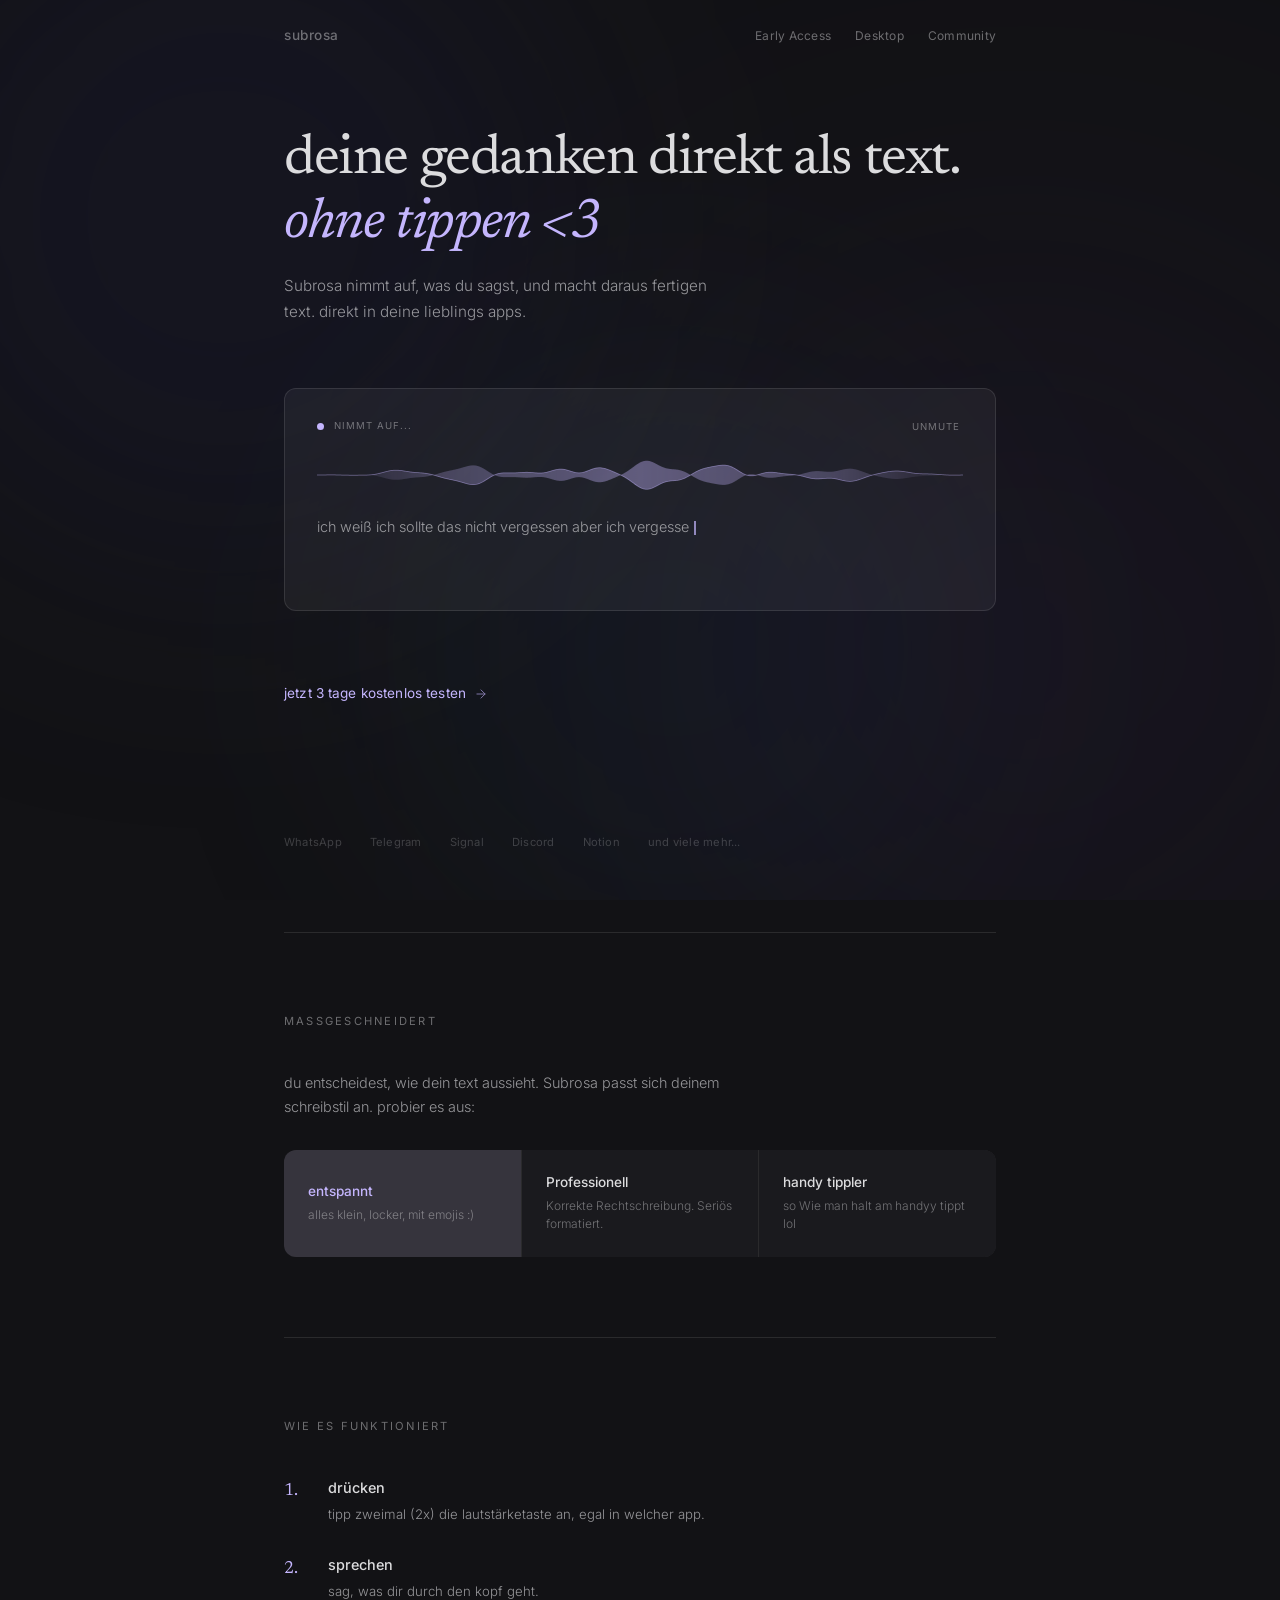
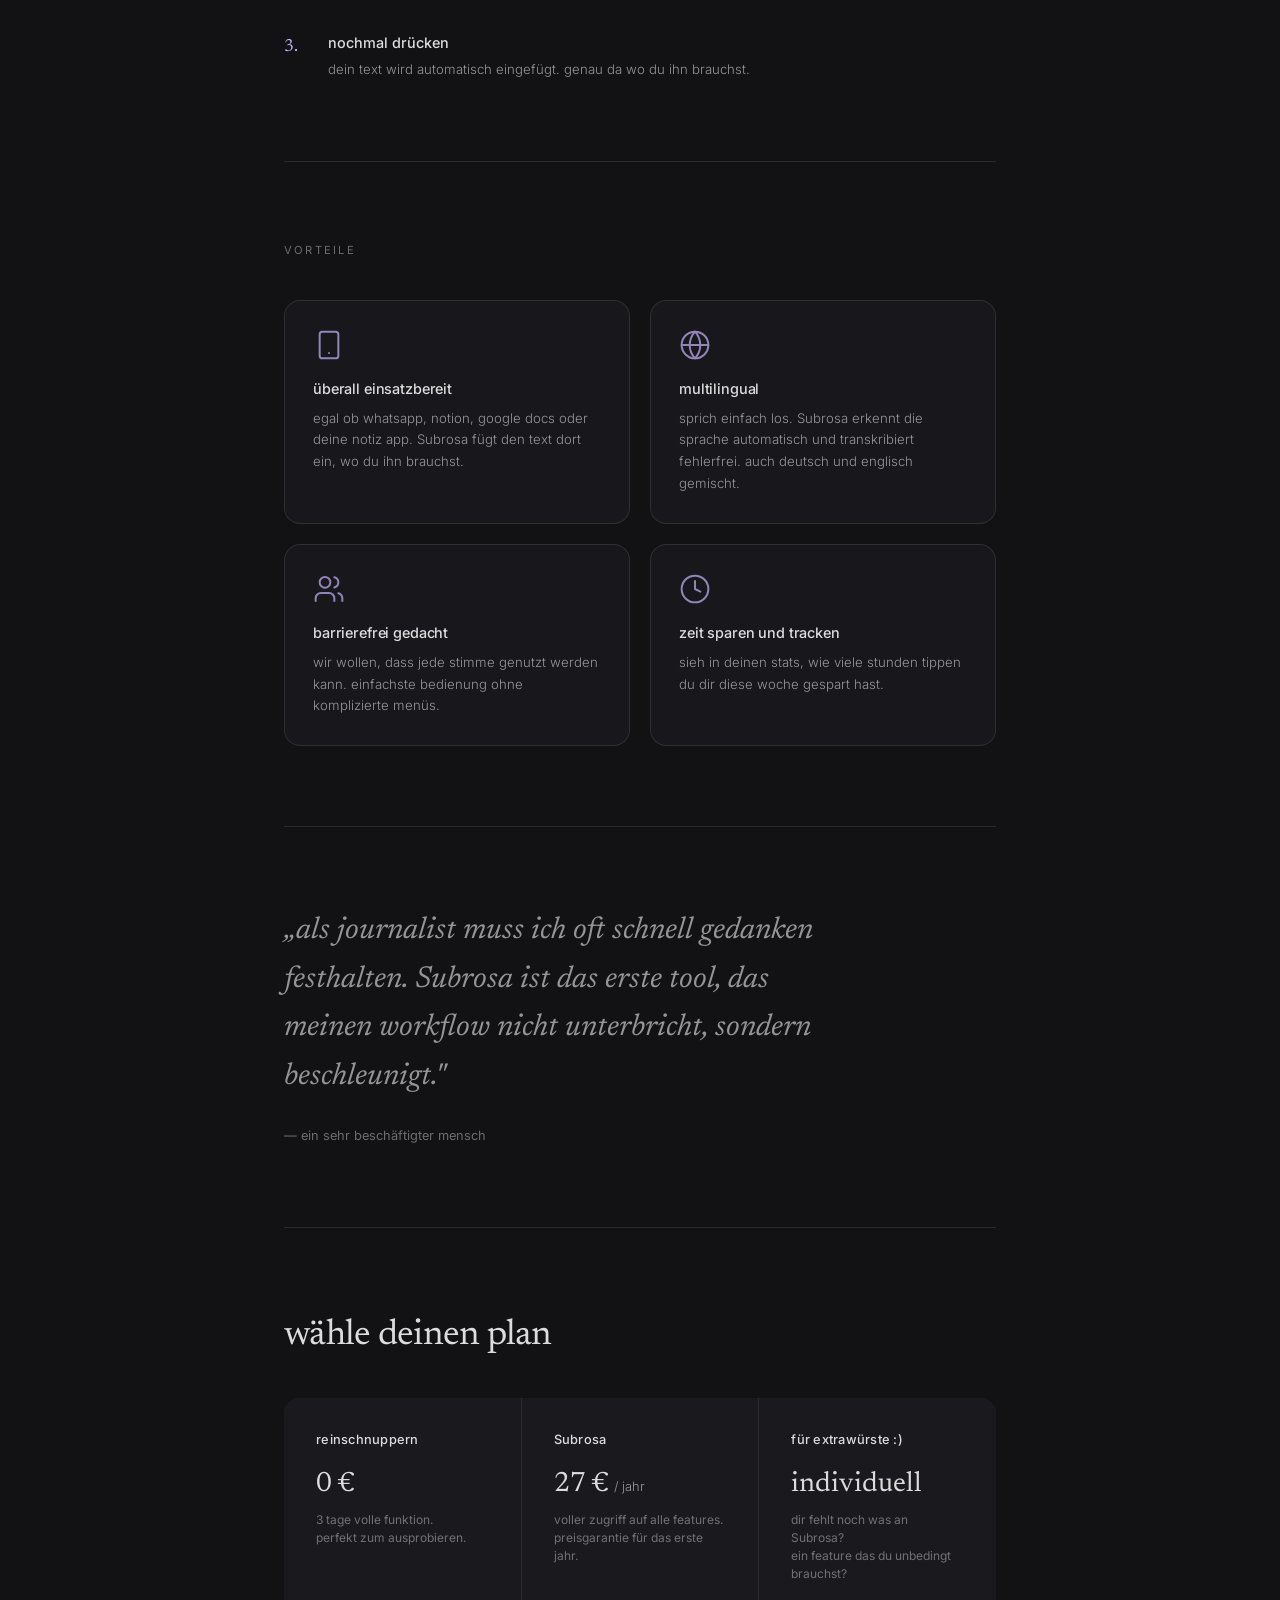
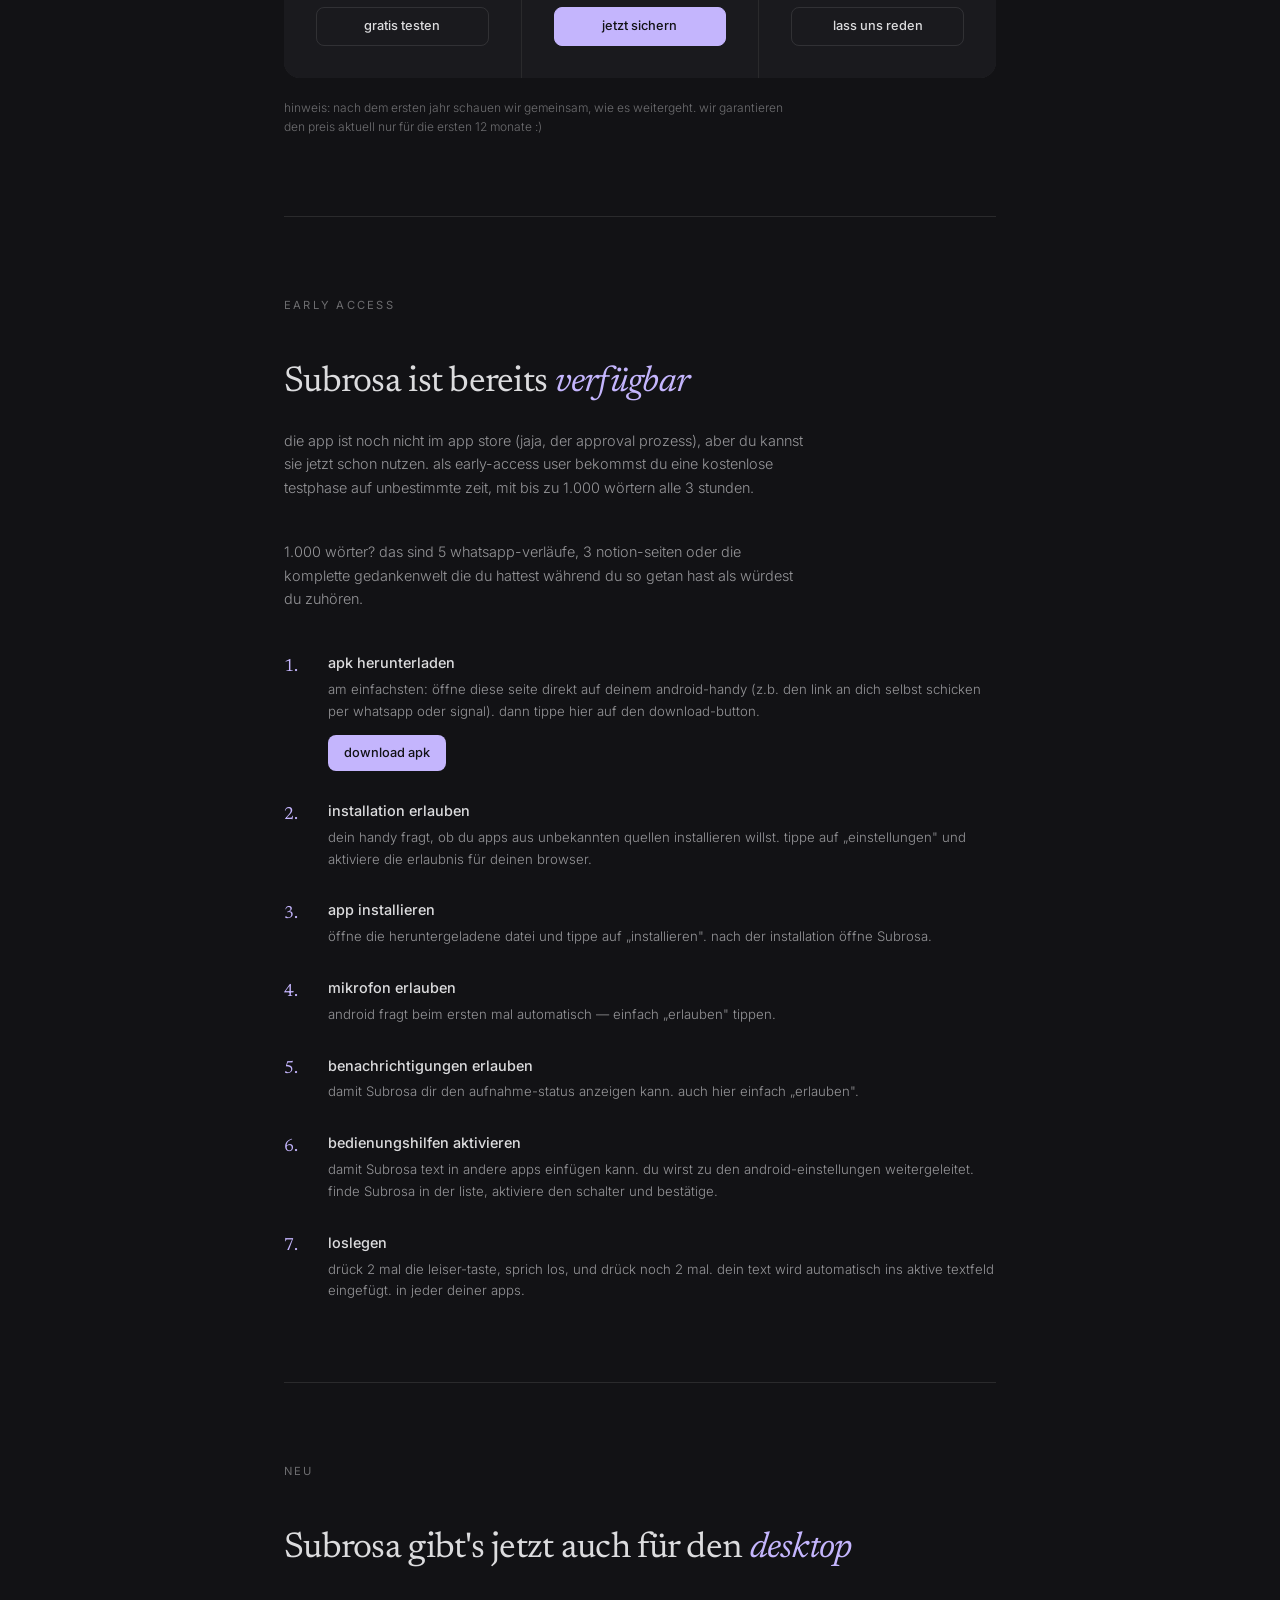
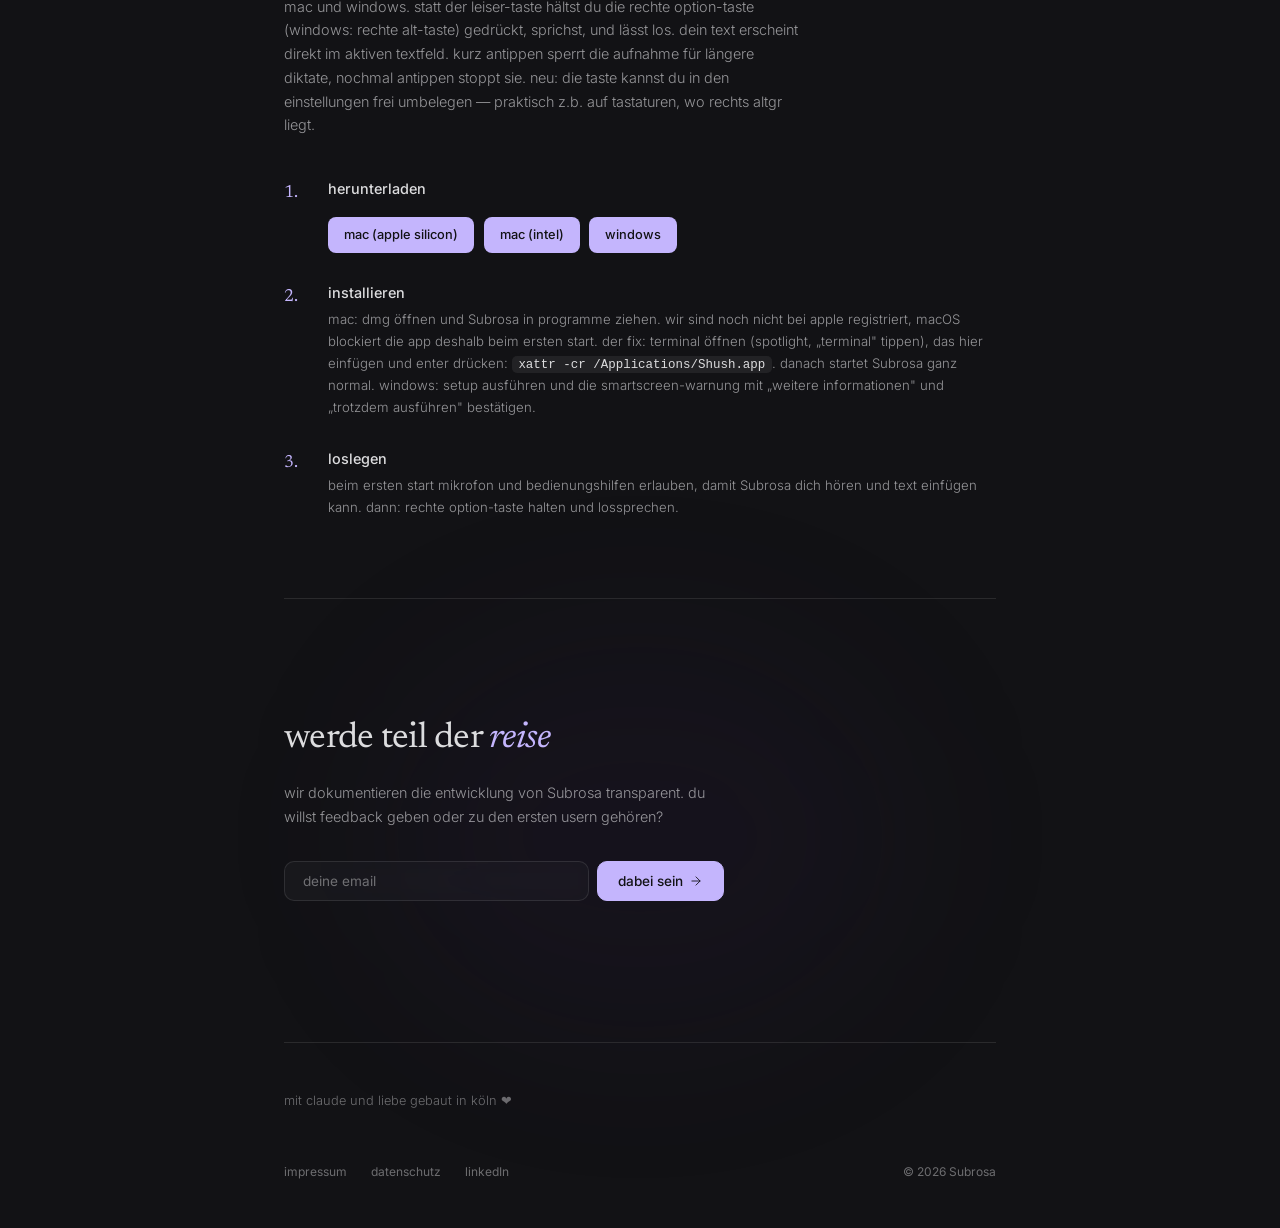
==== index.html @ a8a20c73 "Subrosa landing page" ====
<!DOCTYPE html>
<!--

     _____  _   _ ______ ______  _____  _____   ___
    /  ___|| | | || ___ \| ___ \|  _  |/  ___| / _ \
    \ `--. | | | || |_/ /| |_/ /| | | |\ `--. / /_\ \
     `--. \| | | || ___ \|    / | | | | `--. \|  _  |
    /\__/ /| |_| || |_/ /| |\ \ \ \_/ //\__/ /| | | |
    \____/  \___/ \____/ \_| \_| \___/ \____/ \_| |_/

    deine stimme, dein text.
    https://leonbubova.github.io/subrosa-landingpage

    neugierig? du liest den quellcode.
    das gefällt uns. 🤫

-->
<html lang="de">
<head>
  <meta charset="UTF-8">
  <meta name="viewport" content="width=device-width, initial-scale=1.0">
  <title>Subrosa. deine stimme, dein text &lt;3</title>
  <meta name="description" content="Subrosa nimmt auf, was du sagst, und macht daraus fertigen text. direkt in deine lieblings apps.">
  <link rel="canonical" href="https://leonbubova.github.io/subrosa-landingpage">
  <meta name="theme-color" content="#121215">
  <meta property="og:title" content="Subrosa. deine stimme, dein text">
  <meta property="og:description" content="Subrosa nimmt auf, was du sagst, und macht daraus fertigen text. direkt in deine lieblings apps.">
  <meta property="og:type" content="website">
  <meta property="og:url" content="https://leonbubova.github.io/subrosa-landingpage">
  <meta property="og:locale" content="de_DE">
  <meta property="og:image" content="https://leonbubova.github.io/subrosa-landingpage/og-image.png">
  <meta property="og:image:width" content="1200">
  <meta property="og:image:height" content="630">
  <meta name="twitter:card" content="summary_large_image">
  <meta name="twitter:image" content="https://leonbubova.github.io/subrosa-landingpage/og-image.png">
  <link rel="icon" type="image/svg+xml" href="favicon.svg">
  <link rel="preload" href="fonts/inter-var-latin.woff2" as="font" type="font/woff2" crossorigin>
  <link rel="preload" href="fonts/newsreader-var-normal-latin.woff2" as="font" type="font/woff2" crossorigin>
  <link rel="stylesheet" href="fonts.css">
  <link rel="stylesheet" href="styles.css">
</head>
<body>

  <div class="edit-bar" id="editBar">
    <span class="edit-bar-label">editing: <strong id="editStyleLabel">casual</strong></span>
    <button class="edit-export" id="editExport">export JSON</button>
    <button class="edit-close" id="editClose">&times;</button>
  </div>

  <div class="fluid-bg">
    <div class="blob blob-1"></div>
    <div class="blob blob-2"></div>
    <div class="blob blob-3"></div>
  </div>

  <nav>
    <div class="nav-inner">
      <a href="#" class="nav-logo" data-edit>Subrosa</a>
      <div class="nav-links">
        <a href="#download">Early Access</a>
        <a href="#desktop">Desktop</a>
        <a href="#join">Community</a>
        <a href="#" id="editToggle" style="display:none">Edit</a>
      </div>
    </div>
  </nav>

  <div class="container">

    <section class="hero" id="demo">
      <div class="hero-copy">
        <h1 data-key="heroTitle">deine gedanken direkt als text. <em>ohne tippen &lt;3</em></h1>
        <p class="hero-sub" data-key="heroSub">Subrosa nimmt auf, was du sagst, und macht daraus fertigen text. direkt in deine lieblings apps.</p>
      </div>
      <div class="demo-box">
        <div class="demo-header">
          <div class="demo-dot" id="demoDot"></div>
          <span class="demo-status" id="demoStatus">nimmt auf...</span>
          <button class="mute-btn" id="muteBtn" aria-label="Sound an/aus">unmute</button>
        </div>
        <canvas class="waveform-canvas" id="waveform" width="920" height="80" aria-label="Waveform Animation"></canvas>
        <p class="demo-text" id="demoText"><span class="cursor"></span></p>
      </div>
      <a href="#pricing" class="hero-cta">
<span data-key="heroCta">jetzt 3 tage kostenlos testen</span>
        <svg xmlns="http://www.w3.org/2000/svg" viewBox="0 0 24 24" fill="none" stroke="currentColor" stroke-width="1.5" stroke-linecap="round" stroke-linejoin="round"><path d="M5 12h14"/><path d="m12 5 7 7-7 7"/></svg>
      </a>
      <div class="compat-logos">
        <span>WhatsApp</span>
        <span>Telegram</span>
        <span>Signal</span>
        <span class="desktop-only">Discord</span>
        <span class="desktop-only">Notion</span>
        <span class="desktop-only">und viele mehr...</span>
        <span class="mobile-only">und mehr...</span>
      </div>
    </section>

    <div class="divider"></div>

    <section class="style-switch fade-in">
      <p class="section-label" data-key="styleLabel">maßgeschneidert</p>
      <p class="style-switch-desc" data-key="styleDesc">du entscheidest, wie dein text aussieht. Subrosa passt sich deinem schreibstil an. probier es aus:</p>
      <div class="style-options">
        <button class="style-opt active" data-style="casual">
          <div class="style-opt-name">entspannt</div>
          <div class="style-opt-preview">alles klein, locker, mit emojis :)</div>
        </button>
        <button class="style-opt" data-style="formal">
          <div class="style-opt-name">Professionell</div>
          <div class="style-opt-preview">Korrekte Rechtschreibung. Seriös formatiert.</div>
        </button>
        <button class="style-opt" data-style="messy">
          <div class="style-opt-name">handy tippler</div>
          <div class="style-opt-preview">so Wie man halt am handyy tippt lol</div>
        </button>
      </div>
    </section>

    <div class="divider"></div>

    <section class="steps fade-in">
      <p class="section-label" data-edit>wie es funktioniert</p>
      <div class="steps-list">
        <div class="step">
          <span class="step-num">1.</span>
          <div>
            <h3 data-key="step1h">drücken</h3>
            <p data-key="step1p">tipp zweimal (2x) die lautstärketaste an, egal in welcher app.</p>
          </div>
        </div>
        <div class="step">
          <span class="step-num">2.</span>
          <div>
            <h3 data-key="step2h">sprechen</h3>
            <p data-key="step2p">sag, was dir durch den kopf geht.</p>
          </div>
        </div>
        <div class="step">
          <span class="step-num">3.</span>
          <div>
            <h3 data-key="step3h">nochmal drücken</h3>
            <p data-key="step3p">dein text wird automatisch eingefügt. genau da wo du ihn brauchst.</p>
          </div>
        </div>
      </div>
    </section>

    <div class="divider"></div>

    <section class="features">
      <p class="section-label fade-in" data-edit>vorteile</p>
      <div class="features-grid">
        <div class="feature-card glass fade-in delay-1">
          <div class="feature-icon">
            <svg xmlns="http://www.w3.org/2000/svg" viewBox="0 0 24 24" fill="none" stroke="currentColor" stroke-width="1.5" stroke-linecap="round" stroke-linejoin="round"><rect x="5" y="2" width="14" height="20" rx="2" ry="2"/><path d="M12 18h.01"/></svg>
          </div>
          <h3 data-key="feat1h">überall einsatzbereit</h3>
          <p data-key="feat1p">egal ob whatsapp, notion, google docs oder deine notiz app. Subrosa fügt den text dort ein, wo du ihn brauchst.</p>
        </div>
        <div class="feature-card glass fade-in delay-2">
          <div class="feature-icon">
            <svg xmlns="http://www.w3.org/2000/svg" viewBox="0 0 24 24" fill="none" stroke="currentColor" stroke-width="1.5" stroke-linecap="round" stroke-linejoin="round"><circle cx="12" cy="12" r="10"/><path d="M2 12h20M12 2a15.3 15.3 0 0 1 4 10 15.3 15.3 0 0 1-4 10 15.3 15.3 0 0 1-4-10 15.3 15.3 0 0 1 4-10z"/></svg>
          </div>
          <h3 data-key="feat2h">multilingual</h3>
          <p data-key="feat2p">sprich einfach los. Subrosa erkennt die sprache automatisch und transkribiert fehlerfrei. auch deutsch und englisch gemischt.</p>
        </div>
        <div class="feature-card glass fade-in delay-3">
          <div class="feature-icon">
            <svg xmlns="http://www.w3.org/2000/svg" viewBox="0 0 24 24" fill="none" stroke="currentColor" stroke-width="1.5" stroke-linecap="round" stroke-linejoin="round"><path d="M16 21v-2a4 4 0 0 0-4-4H6a4 4 0 0 0-4 4v2"/><circle cx="9" cy="7" r="4"/><path d="M22 21v-2a4 4 0 0 0-3-3.87"/><path d="M16 3.13a4 4 0 0 1 0 7.75"/></svg>
          </div>
          <h3 data-key="feat3h">barrierefrei gedacht</h3>
          <p data-key="feat3p">wir wollen, dass jede stimme genutzt werden kann. einfachste bedienung ohne komplizierte menüs.</p>
        </div>
        <div class="feature-card glass fade-in delay-3">
          <div class="feature-icon">
            <svg xmlns="http://www.w3.org/2000/svg" viewBox="0 0 24 24" fill="none" stroke="currentColor" stroke-width="1.5" stroke-linecap="round" stroke-linejoin="round"><circle cx="12" cy="12" r="10"/><polyline points="12 6 12 12 16 14"/></svg>
          </div>
          <h3 data-key="feat4h">zeit sparen und tracken</h3>
          <p data-key="feat4p">sieh in deinen stats, wie viele stunden tippen du dir diese woche gespart hast.</p>
        </div>
      </div>
    </section>

    <div class="divider"></div>

    <section class="testimonial fade-in">
      <blockquote data-key="quote">„als journalist muss ich oft schnell gedanken festhalten. Subrosa ist das erste tool, das meinen workflow nicht unterbricht, sondern beschleunigt."</blockquote>
      <cite data-key="quoteCite">— ein sehr beschäftigter mensch</cite>
    </section>

    <div class="divider"></div>

    <section class="pricing fade-in" id="pricing">
      <h2 data-key="pricingTitle">wähle deinen plan</h2>
      <div class="pricing-grid">
        <div class="plan">
          <span class="plan-name" data-key="plan1Name">reinschnuppern</span>
          <span class="plan-price" data-key="plan1Price">0 €</span>
          <p class="plan-desc" data-key="plan1Desc">3 tage volle funktion.<br>perfekt zum ausprobieren.</p>
          <a href="#download" class="plan-cta" data-key="plan1Cta">gratis testen</a>
        </div>
        <div class="plan">
          <span class="plan-name" data-key="plan2Name">Subrosa</span>
          <span class="plan-price" data-key="plan2Price">27 € <span>/ jahr</span></span>
          <p class="plan-desc" data-key="plan2Desc">voller zugriff auf alle features.<br>preisgarantie für das erste jahr.</p>
          <a href="#download" class="plan-cta primary" data-key="plan2Cta">jetzt sichern</a>
        </div>
        <div class="plan">
          <span class="plan-name" data-key="plan3Name">für extrawürste :)</span>
          <span class="plan-price" data-key="plan3Price">individuell</span>
          <p class="plan-desc" data-key="plan3Desc">dir fehlt noch was an Subrosa?<br>ein feature das du unbedingt brauchst?</p>
          <a href="#join" class="plan-cta" data-key="plan3Cta">lass uns reden</a>
        </div>
      </div>
      <p class="pricing-note" data-key="pricingNote">hinweis: nach dem ersten jahr schauen wir gemeinsam, wie es weitergeht. wir garantieren den preis aktuell nur für die ersten 12 monate :)</p>
    </section>

    <div class="divider"></div>

    <section class="early-access fade-in" id="download">
      <p class="section-label" data-key="eaLabel">early access</p>
      <h2 class="ea-title" data-key="eaTitle">Subrosa ist bereits <em>verfügbar</em></h2>
      <p class="ea-desc" data-key="eaDesc1">die app ist noch nicht im app store (jaja, der approval prozess), aber du kannst sie jetzt schon nutzen. als early-access user bekommst du eine kostenlose testphase auf unbestimmte zeit, mit bis zu 1.000 wörtern alle 3 stunden.</p>
      <p class="ea-desc" data-key="eaDesc2">1.000 wörter? das sind 5 whatsapp-verläufe, 3 notion-seiten oder die komplette gedankenwelt die du hattest während du so getan hast als würdest du zuhören.</p>

      <div class="ea-steps">
        <div class="ea-step">
          <span class="step-num">1.</span>
          <div>
            <h3 data-key="ea1h">apk herunterladen</h3>
            <p data-key="ea1p">am einfachsten: öffne diese seite direkt auf deinem android-handy (z.b. den link an dich selbst schicken per whatsapp oder signal). dann tippe hier auf den download-button.</p>
            <a href="https://github.com/leonbubova/shush-app-releases/releases/download/v0.8.0/shush-app-v0.8.0.apk" class="ea-download" target="_blank" rel="noopener">download apk</a>
          </div>
        </div>
        <div class="ea-step">
          <span class="step-num">2.</span>
          <div>
            <h3 data-key="ea2h">installation erlauben</h3>
            <p data-key="ea2p">dein handy fragt, ob du apps aus unbekannten quellen installieren willst. tippe auf „einstellungen" und aktiviere die erlaubnis für deinen browser.</p>
          </div>
        </div>
        <div class="ea-step">
          <span class="step-num">3.</span>
          <div>
            <h3 data-key="ea3h">app installieren</h3>
            <p data-key="ea3p">öffne die heruntergeladene datei und tippe auf „installieren". nach der installation öffne Subrosa.</p>
          </div>
        </div>
        <div class="ea-step">
          <span class="step-num">4.</span>
          <div>
            <h3 data-key="ea4h">mikrofon erlauben</h3>
            <p data-key="ea4p">android fragt beim ersten mal automatisch — einfach „erlauben" tippen.</p>
          </div>
        </div>
        <div class="ea-step">
          <span class="step-num">5.</span>
          <div>
            <h3 data-key="ea5h">benachrichtigungen erlauben</h3>
            <p data-key="ea5p">damit Subrosa dir den aufnahme-status anzeigen kann. auch hier einfach „erlauben".</p>
          </div>
        </div>
        <div class="ea-step">
          <span class="step-num">6.</span>
          <div>
            <h3 data-key="ea6h">bedienungshilfen aktivieren</h3>
            <p data-key="ea6p">damit Subrosa text in andere apps einfügen kann. du wirst zu den android-einstellungen weitergeleitet. finde Subrosa in der liste, aktiviere den schalter und bestätige.</p>
          </div>
        </div>
        <div class="ea-step">
          <span class="step-num">7.</span>
          <div>
            <h3 data-key="ea7h">loslegen</h3>
            <p data-key="ea7p">drück 2 mal die leiser-taste, sprich los, und drück noch 2 mal. dein text wird automatisch ins aktive textfeld eingefügt. in jeder deiner apps.</p>
          </div>
        </div>
      </div>
    </section>

    <div class="divider"></div>

    <section class="early-access fade-in" id="desktop">
      <p class="section-label">neu</p>
      <h2 class="ea-title">Subrosa gibt's jetzt auch für den <em>desktop</em></h2>
      <p class="ea-desc">mac und windows. statt der leiser-taste hältst du die rechte option-taste (windows: rechte alt-taste) gedrückt, sprichst, und lässt los. dein text erscheint direkt im aktiven textfeld. kurz antippen sperrt die aufnahme für längere diktate, nochmal antippen stoppt sie. neu: die taste kannst du in den einstellungen frei umbelegen — praktisch z.b. auf tastaturen, wo rechts altgr liegt.</p>

      <div class="ea-steps">
        <div class="ea-step">
          <span class="step-num">1.</span>
          <div>
            <h3>herunterladen</h3>
            <div class="ea-downloads">
              <a href="https://github.com/leonbubova/shush-app-releases/releases/download/desktop-v0.2.0/shush-desktop-0.2.0-mac-apple-silicon.dmg" class="ea-download" target="_blank" rel="noopener">mac (apple silicon)</a>
              <a href="https://github.com/leonbubova/shush-app-releases/releases/download/desktop-v0.2.0/shush-desktop-0.2.0-mac-intel.dmg" class="ea-download" target="_blank" rel="noopener">mac (intel)</a>
              <a href="https://github.com/leonbubova/shush-app-releases/releases/download/desktop-v0.2.0/shush-desktop-0.2.0-windows-setup.exe" class="ea-download" target="_blank" rel="noopener">windows</a>
            </div>
          </div>
        </div>
        <div class="ea-step">
          <span class="step-num">2.</span>
          <div>
            <h3>installieren</h3>
            <p>mac: dmg öffnen und Subrosa in programme ziehen. wir sind noch nicht bei apple registriert, macOS blockiert die app deshalb beim ersten start. der fix: terminal öffnen (spotlight, „terminal" tippen), das hier einfügen und enter drücken: <code>xattr -cr /Applications/Shush.app</code>. danach startet Subrosa ganz normal. windows: setup ausführen und die smartscreen-warnung mit „weitere informationen" und „trotzdem ausführen" bestätigen.</p>
          </div>
        </div>
        <div class="ea-step">
          <span class="step-num">3.</span>
          <div>
            <h3>loslegen</h3>
            <p>beim ersten start mikrofon und bedienungshilfen erlauben, damit Subrosa dich hören und text einfügen kann. dann: rechte option-taste halten und lossprechen.</p>
          </div>
        </div>
      </div>
    </section>

    <div class="divider"></div>

    <section class="cta fade-in" id="join">
      <div class="cta-glow"></div>
      <h2 data-key="ctaTitle">werde teil der <em>reise</em></h2>
      <p data-key="ctaSub">wir dokumentieren die entwicklung von Subrosa transparent. du willst feedback geben oder zu den ersten usern gehören?</p>
      <form class="cta-form" id="waitlistForm">
        <input type="text" name="website" class="honeypot" tabindex="-1" autocomplete="off">
        <div class="cta-input-row">
          <input type="email" name="email" id="waitlistEmail" placeholder="deine email" required>
          <button type="submit" class="cta-submit">dabei sein <svg xmlns="http://www.w3.org/2000/svg" viewBox="0 0 24 24" fill="none" stroke="currentColor" stroke-width="1.5" stroke-linecap="round" stroke-linejoin="round"><path d="M5 12h14"/><path d="m12 5 7 7-7 7"/></svg></button>
        </div>
        <p class="cta-feedback" id="waitlistFeedback"></p>
      </form>
    </section>

    <footer>
      <div class="footer-top">
        <span>mit claude und liebe gebaut in köln ❤️</span>
        <span class="hidden-message">du hast das geheimnis gefunden. 🤫</span>
      </div>
      <div class="footer-bottom">
        <div class="footer-links">
          <a href="#" data-legal="impressum">impressum</a>
          <a href="#" data-legal="datenschutz">datenschutz</a>
          <a class="li-link" data-li="leonbubova">linkedIn</a>
        </div>
        <span class="footer-copy">© <script>document.write(new Date().getFullYear())</script> Subrosa</span>
      </div>
    </footer>

  </div>

  <div class="legal-overlay" id="legalOverlay">
    <div class="legal-modal">
      <button class="legal-close" id="legalClose">&times;</button>
      <div id="legalContent"></div>
    </div>
  </div>

  <script src="script.js"></script>
</body>
</html>
---- fonts.css ----
/* Self-hosted webfonts — no requests to Google (GDPR).
   Inter & Newsreader, SIL Open Font License 1.1.
   Source: Google Fonts API (woff2, latin + latin-ext subsets). */

/* latin-ext */
@font-face {
  font-family: 'Inter';
  font-style: normal;
  font-weight: 300 600;
  font-display: swap;
  src: url(fonts/inter-var-latin-ext.woff2) format('woff2');
  unicode-range: U+0100-02BA, U+02BD-02C5, U+02C7-02CC, U+02CE-02D7, U+02DD-02FF, U+0304, U+0308, U+0329, U+1D00-1DBF, U+1E00-1E9F, U+1EF2-1EFF, U+2020, U+20A0-20AB, U+20AD-20C0, U+2113, U+2C60-2C7F, U+A720-A7FF;
}
/* latin */
@font-face {
  font-family: 'Inter';
  font-style: normal;
  font-weight: 300 600;
  font-display: swap;
  src: url(fonts/inter-var-latin.woff2) format('woff2');
  unicode-range: U+0000-00FF, U+0131, U+0152-0153, U+02BB-02BC, U+02C6, U+02DA, U+02DC, U+0304, U+0308, U+0329, U+2000-206F, U+20AC, U+2122, U+2191, U+2193, U+2212, U+2215, U+FEFF, U+FFFD;
}
/* latin-ext */
@font-face {
  font-family: 'Newsreader';
  font-style: italic;
  font-weight: 400;
  font-display: swap;
  src: url(fonts/newsreader-var-italic-latin-ext.woff2) format('woff2');
  unicode-range: U+0100-02BA, U+02BD-02C5, U+02C7-02CC, U+02CE-02D7, U+02DD-02FF, U+0304, U+0308, U+0329, U+1D00-1DBF, U+1E00-1E9F, U+1EF2-1EFF, U+2020, U+20A0-20AB, U+20AD-20C0, U+2113, U+2C60-2C7F, U+A720-A7FF;
}
/* latin */
@font-face {
  font-family: 'Newsreader';
  font-style: italic;
  font-weight: 400;
  font-display: swap;
  src: url(fonts/newsreader-var-italic-latin.woff2) format('woff2');
  unicode-range: U+0000-00FF, U+0131, U+0152-0153, U+02BB-02BC, U+02C6, U+02DA, U+02DC, U+0304, U+0308, U+0329, U+2000-206F, U+20AC, U+2122, U+2191, U+2193, U+2212, U+2215, U+FEFF, U+FFFD;
}
/* latin-ext */
@font-face {
  font-family: 'Newsreader';
  font-style: normal;
  font-weight: 400 500;
  font-display: swap;
  src: url(fonts/newsreader-var-normal-latin-ext.woff2) format('woff2');
  unicode-range: U+0100-02BA, U+02BD-02C5, U+02C7-02CC, U+02CE-02D7, U+02DD-02FF, U+0304, U+0308, U+0329, U+1D00-1DBF, U+1E00-1E9F, U+1EF2-1EFF, U+2020, U+20A0-20AB, U+20AD-20C0, U+2113, U+2C60-2C7F, U+A720-A7FF;
}
/* latin */
@font-face {
  font-family: 'Newsreader';
  font-style: normal;
  font-weight: 400 500;
  font-display: swap;
  src: url(fonts/newsreader-var-normal-latin.woff2) format('woff2');
  unicode-range: U+0000-00FF, U+0131, U+0152-0153, U+02BB-02BC, U+02C6, U+02DA, U+02DC, U+0304, U+0308, U+0329, U+2000-206F, U+20AC, U+2122, U+2191, U+2193, U+2212, U+2215, U+FEFF, U+FFFD;
}
---- styles.css ----
*, *::before, *::after { margin: 0; padding: 0; box-sizing: border-box; }

:root {
  --bg: #121215;
  --surface: #1a1a1e;
  --surface-glass: rgba(30, 30, 35, 0.55);
  --border: rgba(255, 255, 255, 0.10);
  --text: #dcdcde;
  --text-2: rgba(220, 220, 222, 0.65);
  --text-3: rgba(220, 220, 222, 0.45);
  --accent: #c4b5fd;
  --accent-dim: rgba(196, 181, 253, 0.10);
  --fluid-1: #1a1a3e;
  --fluid-2: #2d1b4e;
  --fluid-3: #0f2a3d;
  --sans: "Inter", -apple-system, system-ui, sans-serif;
  --serif: "Newsreader", Georgia, serif;
}

html { scroll-behavior: smooth; scroll-padding-top: 4rem; }

body {
  background: var(--bg);
  color: var(--text);
  font-family: var(--sans);
  line-height: 1.6;
  -webkit-font-smoothing: antialiased;
  -moz-osx-font-smoothing: grayscale;
  overflow-x: hidden;
}

::selection {
  background: rgba(196, 181, 253, 0.30);
  color: #fff;
}

/* Fluid background */
.fluid-bg {
  position: fixed; inset: 0; z-index: -1; overflow: hidden; pointer-events: none;
}
.blob {
  position: absolute; border-radius: 50%; mix-blend-mode: screen;
}
.blob-1 {
  top: -15%; left: -10%; width: 55vw; height: 55vw;
  background: rgba(30, 30, 66, 0.45); filter: blur(120px); opacity: 0.55;
  animation: drift1 22s ease-in-out infinite;
}
.blob-2 {
  bottom: -15%; right: -10%; width: 60vw; height: 60vw;
  background: rgba(50, 31, 82, 0.35); filter: blur(140px); opacity: 0.45;
  animation: drift2 28s ease-in-out infinite;
}
.blob-3 {
  top: 40%; left: 30%; width: 45vw; height: 45vw;
  background: rgba(19, 46, 66, 0.40); filter: blur(100px); opacity: 0.35;
  animation: drift3 32s ease-in-out infinite;
}

@keyframes drift1 {
  0%, 100% { transform: translate(-10%, -10%) scale(1); }
  50% { transform: translate(15%, 10%) scale(1.15); }
}
@keyframes drift2 {
  0%, 100% { transform: translate(15%, 10%) scale(1.1); }
  50% { transform: translate(-15%, -15%) scale(0.9); }
}
@keyframes drift3 {
  0%, 100% { transform: translate(0%, 20%) scale(0.9); }
  50% { transform: translate(25%, -5%) scale(1.2); }
}

/* Glass panel */
.glass {
  background: var(--surface-glass);
  backdrop-filter: blur(20px);
  -webkit-backdrop-filter: blur(20px);
  border: 1px solid var(--border);
}

/* Container */
.container {
  max-width: 760px;
  margin: 0 auto;
  padding: 0 1.5rem;
}

/* Nav */
nav {
  position: fixed; top: 0; left: 0; right: 0; z-index: 100;
  pointer-events: none;
}
.nav-inner {
  max-width: 760px; margin: 0 auto; padding: 0 1.5rem;
  height: 56px; display: flex; align-items: center; justify-content: space-between;
  pointer-events: auto;
  border-radius: 12px; margin-top: 0.5rem;
  background: transparent;
  transition: background 0.3s, backdrop-filter 0.3s, -webkit-backdrop-filter 0.3s;
}
nav.scrolled .nav-inner {
  background: rgba(18, 18, 21, 0.45);
  backdrop-filter: blur(16px);
  -webkit-backdrop-filter: blur(16px);
}
.nav-logo {
  font-size: 0.85rem; font-weight: 500; color: var(--text-3);
  text-decoration: none; letter-spacing: 0.04em; text-transform: lowercase;
}
.nav-logo:hover { color: var(--text-2); }
.nav-links {
  display: flex; align-items: center; gap: 1.5rem;
}
.nav-links a {
  font-size: 0.75rem; color: var(--text-3); text-decoration: none;
  transition: color 0.2s; letter-spacing: 0.02em;
}
.nav-links a:hover { color: var(--text-2); }

/* Animations */
@keyframes fadeIn {
  from { opacity: 0; filter: blur(6px); transform: translateY(12px); }
  to { opacity: 1; filter: blur(0); transform: translateY(0); }
}

.fade-in {
  opacity: 0; filter: blur(6px); transform: translateY(12px);
  transition: opacity 0.8s cubic-bezier(0.25, 0.1, 0.25, 1), filter 0.8s cubic-bezier(0.25, 0.1, 0.25, 1), transform 0.8s cubic-bezier(0.25, 0.1, 0.25, 1);
}
.fade-in.visible { opacity: 1; filter: blur(0); transform: translateY(0); }
.fade-in.delay-1 { transition-delay: 0.12s; }
.fade-in.delay-2 { transition-delay: 0.24s; }
.fade-in.delay-3 { transition-delay: 0.36s; }

/* Hero */
.hero {
  min-height: 100vh;
  display: flex; flex-direction: column;
  justify-content: center;
  padding: 8rem 0 1.5rem;
  gap: 4rem;
}
.hero-copy { animation: fadeIn 0.9s cubic-bezier(0.25, 0.1, 0.25, 1) both; }
.hero h1 {
  font-family: var(--serif); font-weight: 400;
  font-size: clamp(2.5rem, 5.5vw, 3.5rem);
  line-height: 1.15; letter-spacing: -0.025em; margin-bottom: 1rem;
}
.hero h1 em {
  font-style: italic; color: var(--accent);
}
.hero-sub {
  font-size: 0.95rem; color: var(--text-2); max-width: 440px;
  line-height: 1.7; font-weight: 300;
}

/* Demo box */
.demo-box {
  background: rgba(255, 255, 255, 0.05);
  border: 1px solid var(--border);
  border-radius: 12px;
  padding: 1.75rem 2rem 1.5rem;
  max-width: 100%;
  animation: fadeIn 0.9s cubic-bezier(0.25, 0.1, 0.25, 1) 0.2s both;
}
.demo-header {
  display: flex; align-items: center; gap: 0.65rem;
  margin-bottom: 1.25rem;
}
.demo-dot {
  width: 7px; height: 7px; border-radius: 50%;
  background: var(--accent); opacity: 0.4;
  transition: opacity 0.3s;
}
.demo-dot.active {
  opacity: 1;
  animation: pulse 1.5s ease-in-out infinite;
}
@keyframes pulse {
  0%, 100% { opacity: 1; } 50% { opacity: 0.35; }
}
.demo-status {
  font-size: 0.6rem; text-transform: uppercase; letter-spacing: 0.1em;
  color: var(--text-3);
}
.mute-btn {
  margin-left: auto; background: none; border: none;
  font-size: 0.6rem; text-transform: uppercase; letter-spacing: 0.1em;
  color: var(--text-3); font-family: var(--sans);
  cursor: pointer; transition: color 0.2s; padding: 0.2rem;
}
.mute-btn:hover { opacity: 0.7; }
.waveform-canvas {
  display: block; width: 100%; height: 40px; margin-bottom: 1.25rem;
}
.demo-text {
  font-size: 0.9rem; color: var(--text-2); font-weight: 300;
  line-height: 1.65; height: 4.95em; overflow: hidden;
}
.demo-text .cursor {
  display: inline-block; width: 1.5px; height: 0.95em;
  background: var(--accent); vertical-align: text-bottom;
  margin-left: 1px; opacity: 0.7;
  animation: blink 1s step-end infinite;
}
@keyframes blink {
  0%, 100% { opacity: 0.7; } 50% { opacity: 0; }
}

/* Hero CTA */
.hero-cta {
  display: inline-flex; align-items: center; gap: 0.5rem;
  margin-top: 0.5rem;
  color: var(--accent); text-decoration: none;
  font-size: 0.85rem; font-weight: 400; letter-spacing: 0.01em;
  transition: opacity 0.25s;
  animation: fadeIn 0.9s cubic-bezier(0.25, 0.1, 0.25, 1) 0.4s both;
}
.hero-cta:hover { opacity: 0.7; }
.hero-cta svg {
  width: 14px; height: 14px; opacity: 0.7;
  transition: transform 0.25s;
}
.hero-cta:hover svg { transform: translateX(3px); }

/* Divider */
.divider { height: 1px; background: var(--border); margin: 2rem 0; }

/* Section heading */
.section-label {
  font-size: 0.7rem; text-transform: uppercase; letter-spacing: 0.2em;
  color: var(--text-3); margin-bottom: 2.5rem;
}

/* Steps */
.steps { padding: 3rem 0; }
.steps-list { display: flex; flex-direction: column; gap: 1.75rem; }
.step {
  display: flex; gap: 1.25rem; align-items: flex-start;
}
.step-num {
  font-family: var(--serif); font-size: 1.1rem; color: var(--accent);
  flex-shrink: 0; width: 1.5rem; padding-top: 0.1rem;
}
.step h3 {
  font-size: 0.9rem; font-weight: 500; margin-bottom: 0.3rem;
}
.step p {
  font-size: 0.825rem; color: var(--text-2); line-height: 1.65; font-weight: 300;
}

/* Style switcher */
.style-switch { padding: 3rem 0; }
.style-switch-desc {
  font-size: 0.9rem; color: var(--text-2); font-weight: 300;
  line-height: 1.65; margin-bottom: 2rem; max-width: 440px;
}
.style-options {
  display: grid; grid-template-columns: repeat(3, 1fr); gap: 1px;
  background: var(--border); border-radius: 12px; overflow: hidden;
}
.style-opt {
  background: var(--surface); padding: 1.5rem;
  cursor: pointer; transition: background-color 0.3s ease;
  border: none; color: var(--text); text-align: left;
  font-family: var(--sans);
}
.style-opt:hover { background: rgba(255, 255, 255, 0.05); }
.style-opt.active { background: rgba(196, 181, 253, 0.08); }
.style-opt-name {
  font-size: 0.85rem; font-weight: 500; margin-bottom: 0.4rem;
  display: flex; align-items: center; gap: 0.5rem;
}
.style-opt.active .style-opt-name { color: var(--accent); }
.style-opt-preview {
  font-size: 0.75rem; color: var(--text-3); line-height: 1.5; font-weight: 300;
}

@media (max-width: 560px) {
  .style-options { grid-template-columns: 1fr; }
}

/* Features */
.features { padding: 3rem 0; }
.features-grid {
  display: grid; grid-template-columns: 1fr 1fr; gap: 1.25rem;
}
.feature-card {
  padding: 1.75rem; border-radius: 16px;
  transition: background-color 0.3s ease;
  will-change: background-color;
}
.feature-card:hover { background-color: rgba(255, 255, 255, 0.06); }
.feature-icon {
  width: 2rem; height: 2rem; margin-bottom: 1rem;
  color: var(--accent); opacity: 0.7;
}
.feature-icon svg { width: 100%; height: 100%; }
.feature-card h3 {
  font-size: 0.9rem; font-weight: 500; margin-bottom: 0.5rem;
  letter-spacing: -0.01em;
}
.feature-card p {
  font-size: 0.825rem; color: var(--text-2); line-height: 1.65; font-weight: 300;
}

/* Testimonial */
.testimonial { padding: 3rem 0; }
.testimonial blockquote {
  font-family: var(--serif); font-style: italic;
  font-size: clamp(1.5rem, 3.5vw, 1.9rem);
  line-height: 1.6; color: var(--text-2); margin-bottom: 1.25rem;
  max-width: 540px;
}
.testimonial cite {
  font-style: normal; font-size: 0.8rem; color: var(--text-3);
}
.compat-logos {
  display: flex; gap: 1.75rem; margin-top: auto;
  align-items: center; padding-bottom: 1.5rem;
}
.mobile-only { display: none; }
.compat-logos span {
  font-size: 0.7rem; color: var(--text-3); font-weight: 400;
  letter-spacing: 0.02em; opacity: 0.5;
}

/* Pricing */
.pricing { padding: 3rem 0; }
.pricing h2 {
  font-family: var(--serif); font-size: clamp(1.75rem, 4vw, 2.25rem);
  font-weight: 400; letter-spacing: -0.02em; margin-bottom: 2rem;
}
.pricing-grid {
  display: grid; grid-template-columns: repeat(3, 1fr); gap: 1px;
  background: var(--border); border-radius: 16px; overflow: hidden;
}
.plan {
  background: var(--surface); padding: 2rem;
  display: flex; flex-direction: column;
}
.plan-name {
  font-size: 0.8rem; font-weight: 500; margin-bottom: 0.75rem;
  letter-spacing: 0.02em;
}
.plan-price {
  font-family: var(--serif); font-size: 1.75rem; margin-bottom: 0.25rem;
}
.plan-price span {
  font-family: var(--sans); font-size: 0.8rem; font-weight: 300;
  color: var(--text-2);
}
.plan-desc {
  font-size: 0.75rem; color: var(--text-3); line-height: 1.5;
  margin-bottom: 1.5rem; flex: 1;
}
.plan-cta {
  display: inline-flex; align-items: center; justify-content: center;
  padding: 0.5rem 1rem; border-radius: 8px; text-decoration: none;
  font-size: 0.8rem; font-weight: 500;
  transition: border-color 0.2s ease, background-color 0.2s ease, opacity 0.2s ease;
  border: 1px solid var(--border); color: var(--text);
}
.plan-cta:hover {
  border-color: rgba(255, 255, 255, 0.15);
  background-color: rgba(255, 255, 255, 0.06);
}
.plan-cta.primary {
  background: var(--accent); color: var(--bg); border-color: var(--accent);
}
.plan-cta.primary:hover { opacity: 0.85; }
.pricing-note {
  margin-top: 1.25rem; font-size: 0.75rem; color: var(--text-3);
  font-weight: 300; max-width: 520px; line-height: 1.6;
}

/* Early Access */
.early-access { padding: 3rem 0; }
.ea-title {
  font-family: var(--serif); font-size: clamp(1.75rem, 4vw, 2.25rem);
  font-weight: 400; letter-spacing: -0.02em; margin-bottom: 1rem;
}
.ea-title em { font-style: italic; color: var(--accent); }
.ea-desc {
  font-size: 0.9rem; color: var(--text-2); font-weight: 300;
  line-height: 1.65; max-width: 520px; margin-bottom: 2.5rem;
}
.ea-steps { display: flex; flex-direction: column; gap: 1.75rem; }
.ea-step { display: flex; gap: 1.25rem; align-items: flex-start; }
.ea-step h3 { font-size: 0.9rem; font-weight: 500; margin-bottom: 0.3rem; }
.ea-step p {
  font-size: 0.825rem; color: var(--text-2); line-height: 1.65; font-weight: 300;
}
.ea-download {
  display: inline-flex; align-items: center; margin-top: 0.75rem;
  padding: 0.5rem 1rem; border-radius: 8px;
  background: var(--accent); color: var(--bg);
  font-size: 0.8rem; font-weight: 500; text-decoration: none;
  transition: opacity 0.2s;
}
.ea-download:hover { opacity: 0.85; }
.ea-downloads { display: flex; flex-wrap: wrap; gap: 0.6rem; }
.ea-step code {
  font-size: 0.78rem; padding: 0.1rem 0.4rem; border-radius: 5px;
  background: rgba(255, 255, 255, 0.07); color: var(--text);
  white-space: nowrap;
}

/* CTA */
.cta { padding: 5rem 0; position: relative; }
.cta-glow {
  position: absolute; top: 50%; left: 50%; transform: translate(-50%, -50%);
  width: 40vw; height: 30vw; border-radius: 50%;
  background: rgba(50, 31, 82, 0.12); filter: blur(80px);
  pointer-events: none;
}
.cta h2 {
  font-family: var(--serif); font-size: clamp(1.75rem, 4vw, 2.25rem);
  font-weight: 400; letter-spacing: -0.02em; margin-bottom: 0.75rem;
  position: relative;
}
.cta h2 em { font-style: italic; color: var(--accent); }
.cta p {
  color: var(--text-2); font-size: 0.9rem; font-weight: 300;
  margin-bottom: 2rem; max-width: 440px; line-height: 1.65;
  position: relative;
}
.cta-form { position: relative; max-width: 440px; }
.cta-input-row {
  display: flex; gap: 0.5rem;
}
.cta-input-row input[type="email"] {
  flex: 1; padding: 0.7rem 1.1rem; border-radius: 10px;
  border: 1px solid var(--border); background: var(--surface-glass);
  backdrop-filter: blur(12px); -webkit-backdrop-filter: blur(12px);
  color: var(--text); font-family: var(--sans); font-size: 0.85rem;
  outline: none; transition: border-color 0.2s;
}
.cta-input-row input[type="email"]::placeholder { color: var(--text-3); }
.cta-input-row input[type="email"]:focus { border-color: var(--accent); }
.cta-submit {
  display: inline-flex; align-items: center; gap: 0.4rem;
  padding: 0.7rem 1.25rem; border-radius: 10px; border: 1px solid var(--accent);
  background: var(--accent); color: var(--bg);
  font-family: var(--sans); font-size: 0.85rem; font-weight: 500;
  cursor: pointer; transition: opacity 0.2s; white-space: nowrap;
}
.cta-submit:hover { opacity: 0.85; }
.cta-submit svg { width: 14px; height: 14px; flex-shrink: 0; }
.cta-submit:disabled { opacity: 0.5; cursor: not-allowed; }
.honeypot { position: absolute; left: -9999px; opacity: 0; height: 0; width: 0; }
.cta-feedback {
  margin-top: 0.75rem; font-size: 0.8rem; font-weight: 300;
  color: var(--text-2); min-height: 1.2em;
}
.cta-feedback.success { color: var(--accent); }
.cta-feedback.error { color: #e57373; }

/* Hidden message */
.hidden-message {
  color: transparent; font-size: 0.7rem; user-select: all;
  display: block; margin-top: 0.5rem;
}
.hidden-message::selection {
  color: var(--accent); background: rgba(196, 181, 253, 0.2);
}

/* Buttons */
.btn {
  display: inline-flex; align-items: center; gap: 0.5rem;
  padding: 0.625rem 1.25rem; border-radius: 8px; text-decoration: none;
  font-size: 0.85rem; font-weight: 500;
  transition: border-color 0.2s ease, background-color 0.2s ease, opacity 0.2s ease;
}
.btn svg { width: 16px; height: 16px; flex-shrink: 0; opacity: 0.7; }
.btn-primary {
  background: var(--text); color: var(--bg);
}
.btn-primary:hover { opacity: 0.85; }
.btn-secondary {
  color: var(--text); border: 1px solid var(--border);
}
.btn-secondary:hover {
  border-color: rgba(255, 255, 255, 0.15);
  background-color: rgba(255, 255, 255, 0.06);
}

/* Footer */
footer {
  padding: 3rem 0; border-top: 1px solid var(--border);
  display: flex; flex-direction: column; gap: 1.5rem;
}
.footer-top { font-size: 0.8rem; color: var(--text-3); font-weight: 300; }
.footer-bottom {
  display: flex; justify-content: space-between; align-items: center;
  flex-wrap: wrap; gap: 1rem;
}
.footer-copy { font-size: 0.75rem; color: var(--text-3); }
footer a, footer .li-link {
  font-size: 0.75rem; color: var(--text-3); text-decoration: none;
  transition: color 0.2s; cursor: pointer;
}
footer a:hover, footer .li-link:hover { color: var(--text-2); }
.footer-links { display: flex; gap: 1.5rem; }

/* Legal modal */
.legal-overlay {
  display: none; position: fixed; inset: 0; z-index: 300;
  background: rgba(0, 0, 0, 0.6); backdrop-filter: blur(6px);
  -webkit-backdrop-filter: blur(6px);
  align-items: center; justify-content: center; padding: 1.5rem;
}
.legal-overlay.visible { display: flex; }
.legal-modal {
  background: var(--surface); border: 1px solid var(--border);
  border-radius: 16px; padding: 2rem; max-width: 520px; width: 100%;
  max-height: 80vh; overflow-y: auto; position: relative;
}
.legal-close {
  position: absolute; top: 1rem; right: 1rem;
  background: none; border: none; color: var(--text-3);
  font-size: 1.25rem; cursor: pointer; padding: 0.25rem 0.5rem;
  transition: color 0.2s;
}
.legal-close:hover { color: var(--text); }
.legal-modal h3 {
  font-size: 0.9rem; font-weight: 500; margin-bottom: 1rem;
}
.legal-modal p {
  font-size: 0.8rem; color: var(--text-2); font-weight: 300;
  line-height: 1.65; margin-bottom: 0.75rem;
}
.legal-modal a { color: var(--accent); text-decoration: none; }
.legal-modal a:hover { opacity: 0.7; }

/* Editor mode */
.edit-bar {
  display: none; position: fixed; bottom: 1.5rem; left: 50%; transform: translateX(-50%);
  z-index: 200; background: rgba(26, 26, 30, 0.95); border: 1px solid rgba(255,255,255,0.12);
  backdrop-filter: blur(16px); -webkit-backdrop-filter: blur(16px);
  border-radius: 12px; padding: 0.6rem 0.75rem; gap: 0.5rem;
  align-items: center; font-size: 0.7rem; color: var(--text-2);
  box-shadow: 0 8px 32px rgba(0,0,0,0.4);
}
.edit-bar.visible { display: flex; }
.edit-bar-label {
  font-size: 0.6rem; text-transform: uppercase; letter-spacing: 0.08em;
  color: var(--text-3); margin-right: 0.25rem;
}
.edit-bar button {
  padding: 0.35rem 0.7rem; border-radius: 6px; border: 1px solid var(--border);
  background: transparent; color: var(--text-2); font-size: 0.65rem;
  cursor: pointer; font-family: var(--sans); transition: background-color 0.2s;
}
.edit-bar button:hover { background: rgba(255,255,255,0.08); }
.edit-bar button.active { background: var(--accent); color: var(--bg); border-color: var(--accent); }
.edit-bar .edit-export {
  background: rgba(196, 181, 253, 0.15); border-color: rgba(196, 181, 253, 0.3);
  color: var(--accent);
}
.edit-bar .edit-close {
  margin-left: 0.25rem; background: none; border: none; color: var(--text-3);
  font-size: 0.85rem; padding: 0.2rem 0.4rem;
}

body.editing a,
body.editing button:not(.edit-bar button):not(.style-opt) {
  pointer-events: none;
}
body.editing [data-key],
body.editing [data-edit] {
  pointer-events: auto;
  outline: 1px dashed rgba(196, 181, 253, 0.25);
  outline-offset: 4px;
  cursor: text;
  border-radius: 4px;
  transition: outline-color 0.2s;
}
body.editing [data-key]:hover,
body.editing [data-edit]:hover {
  outline-color: rgba(196, 181, 253, 0.5);
}
body.editing [data-key]:focus,
body.editing [data-edit]:focus {
  outline-color: var(--accent);
  outline-style: solid;
}

/* Mobile */
@media (max-width: 560px) {
  nav { transform: translateY(-100%); transition: transform 0.3s; }
  nav.scrolled { transform: translateY(0); }
  .hero { min-height: 100svh; padding: 3rem 0 3rem; gap: 3.5rem; justify-content: flex-start; padding-top: 12svh; }
  .hero h1 { margin-bottom: 1.5rem; }
  .hero-sub { margin-bottom: 0; }
  .compat-logos { display: flex; padding-bottom: 0.5rem; }
  .desktop-only { display: none; }
  .mobile-only { display: inline; }
  .demo-box { padding: 1.25rem 1.5rem 1.25rem; }
  .features-grid { grid-template-columns: 1fr; gap: 1rem; }
  .pricing-grid { grid-template-columns: 1fr; border-radius: 12px; }
  .plan { padding: 1.25rem 1.5rem; }
  .plan-price { font-size: 1.4rem; }
  .plan-desc { margin-bottom: 1rem; }
  .plan-cta { padding: 0.45rem 0.85rem; }
  .cta-input-row { flex-direction: column; gap: 1rem; }
  .cta-submit { justify-content: center; }
  .btn { justify-content: center; }
  .nav-links a:first-child { display: none; }
}

@media (prefers-reduced-motion: reduce) {
  *, *::before, *::after {
    animation-duration: 0.01ms !important;
    animation-iteration-count: 1 !important;
    transition-duration: 0.01ms !important;
    scroll-behavior: auto !important;
  }
  .fade-in { opacity: 1; filter: none; transform: none; }
  .blob { animation: none; }
}
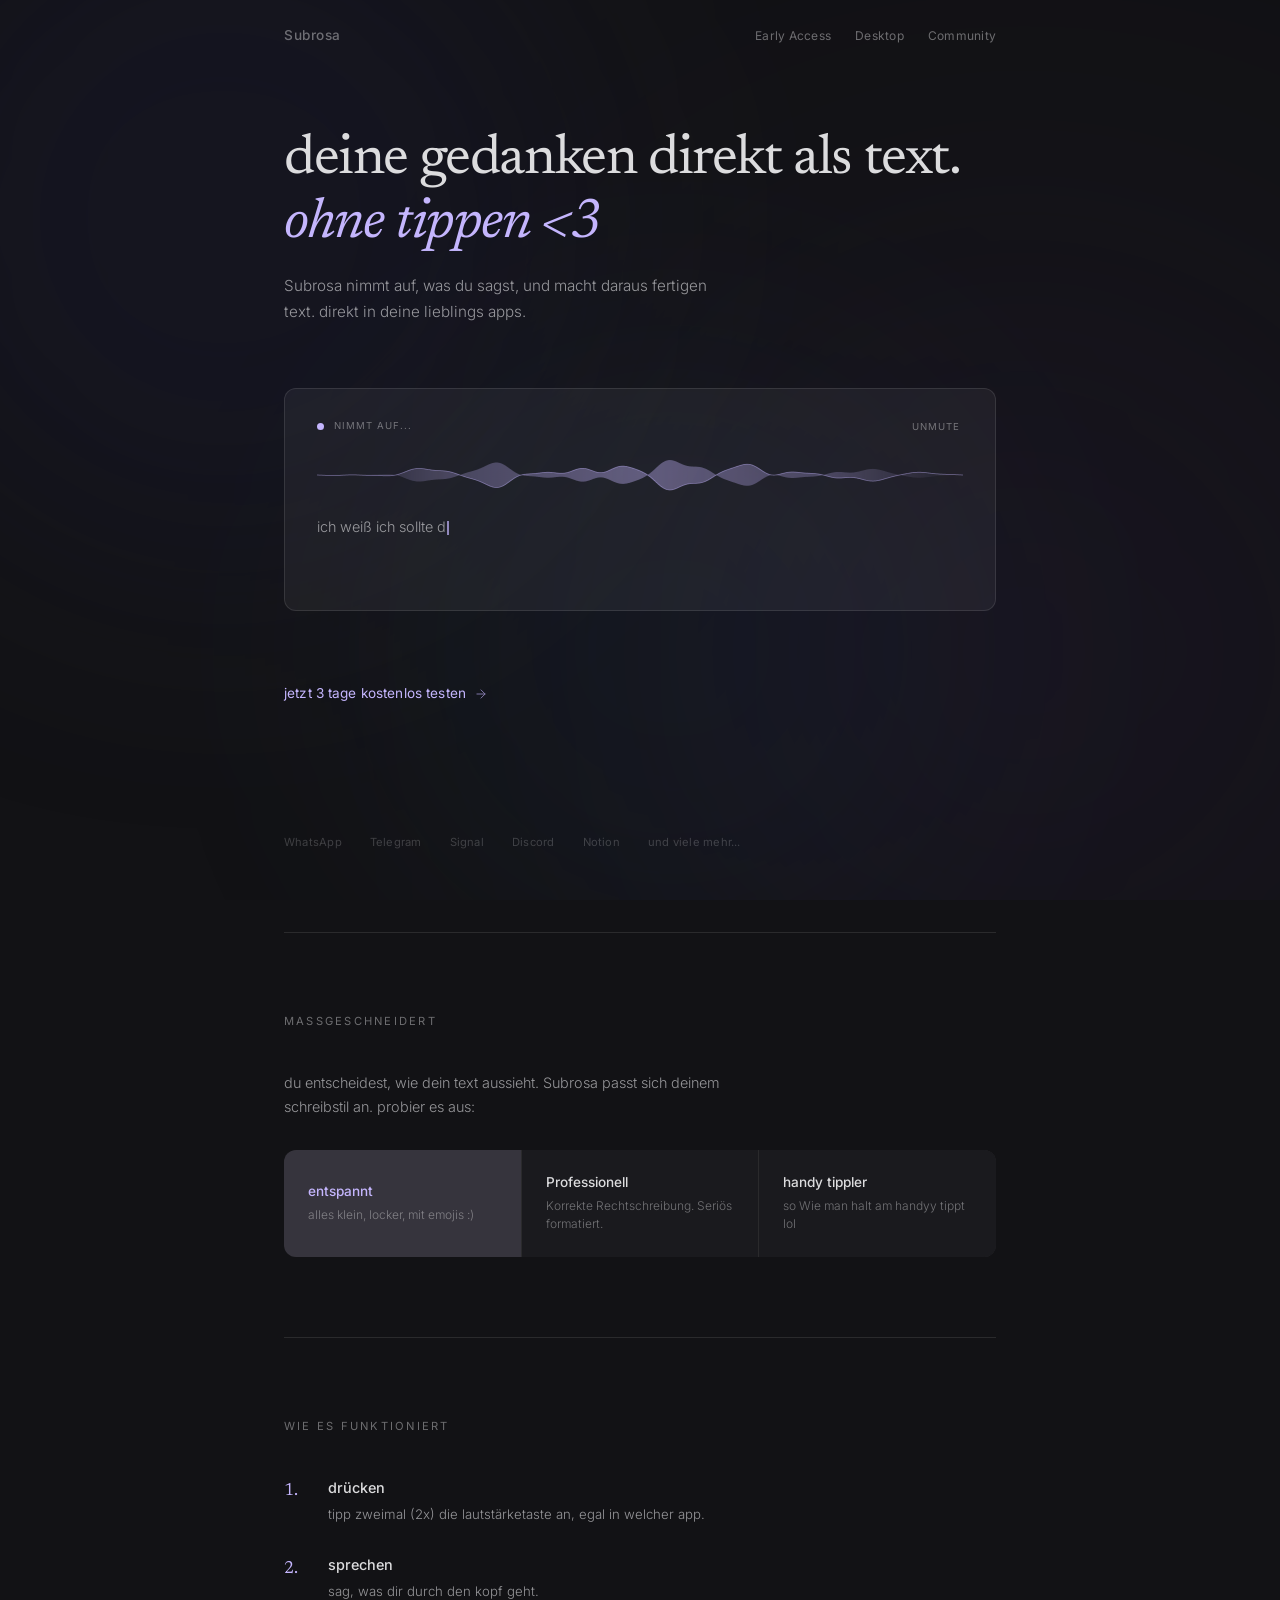
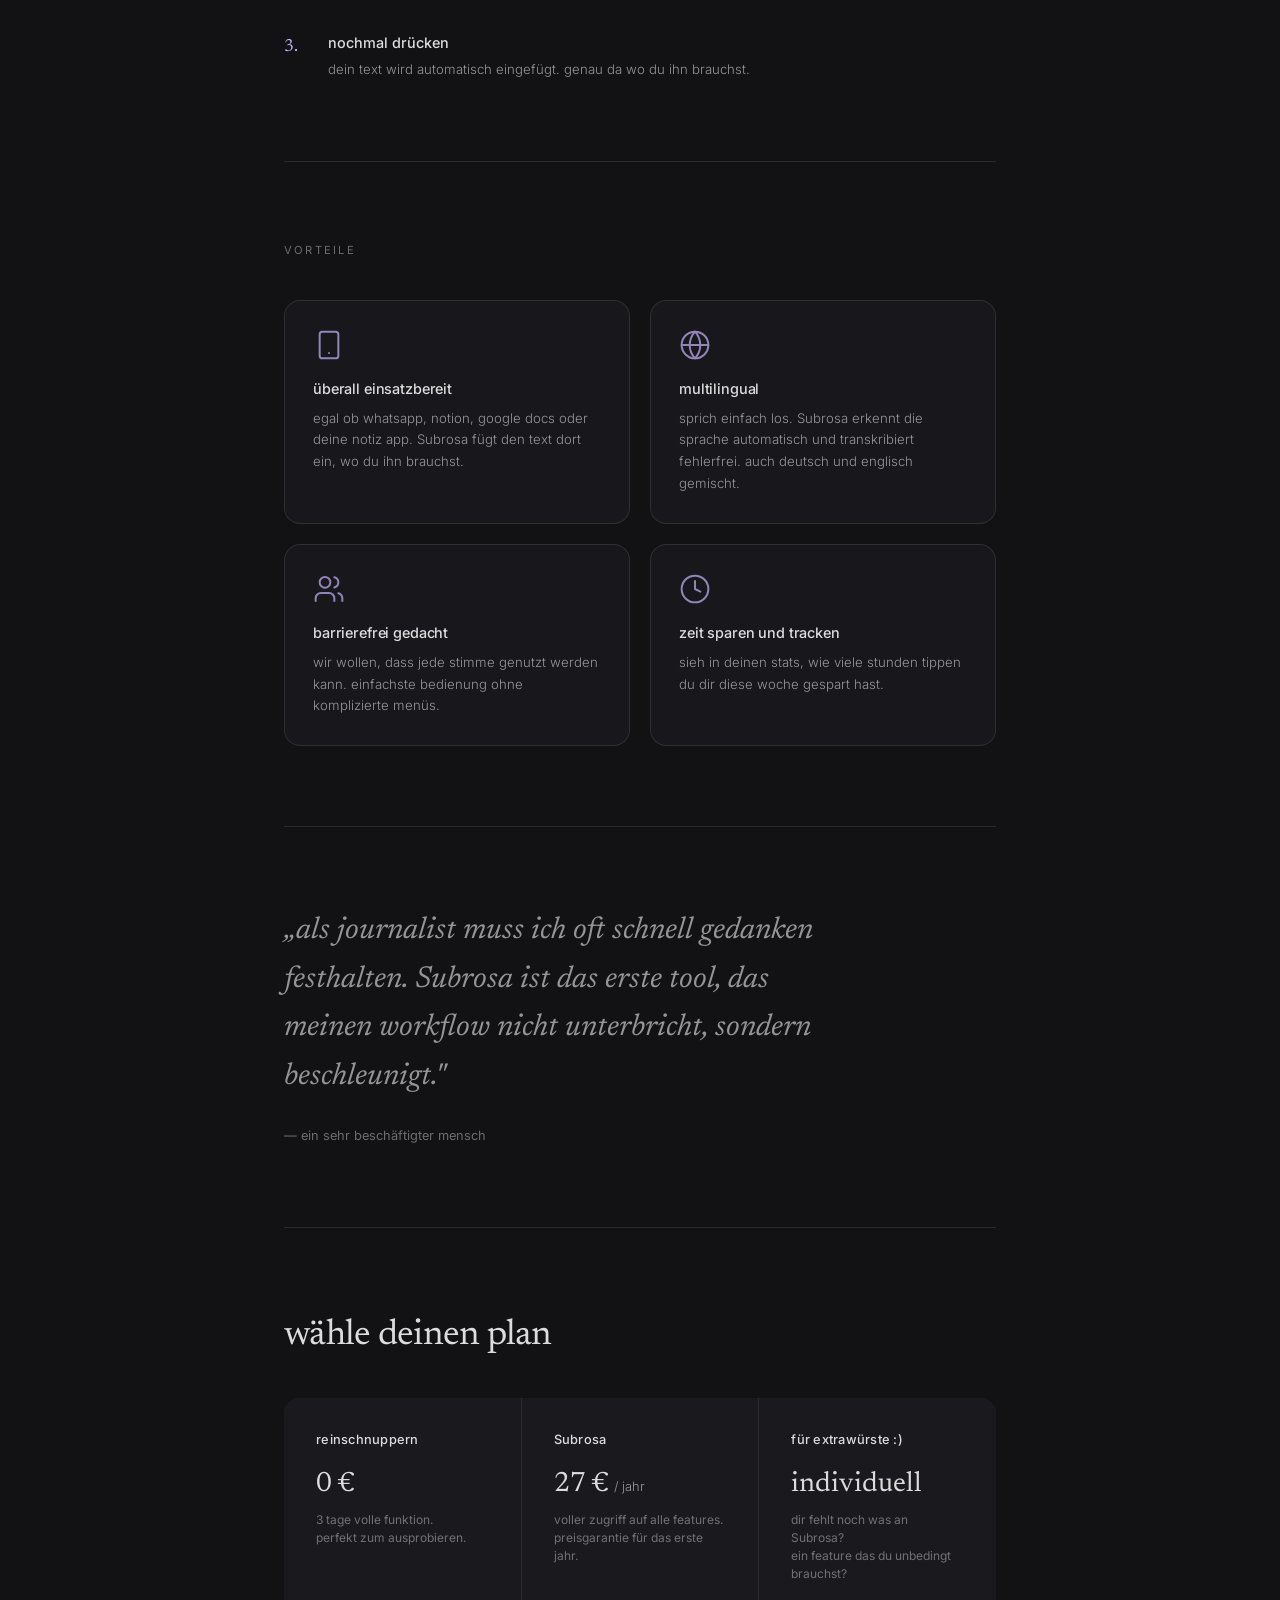
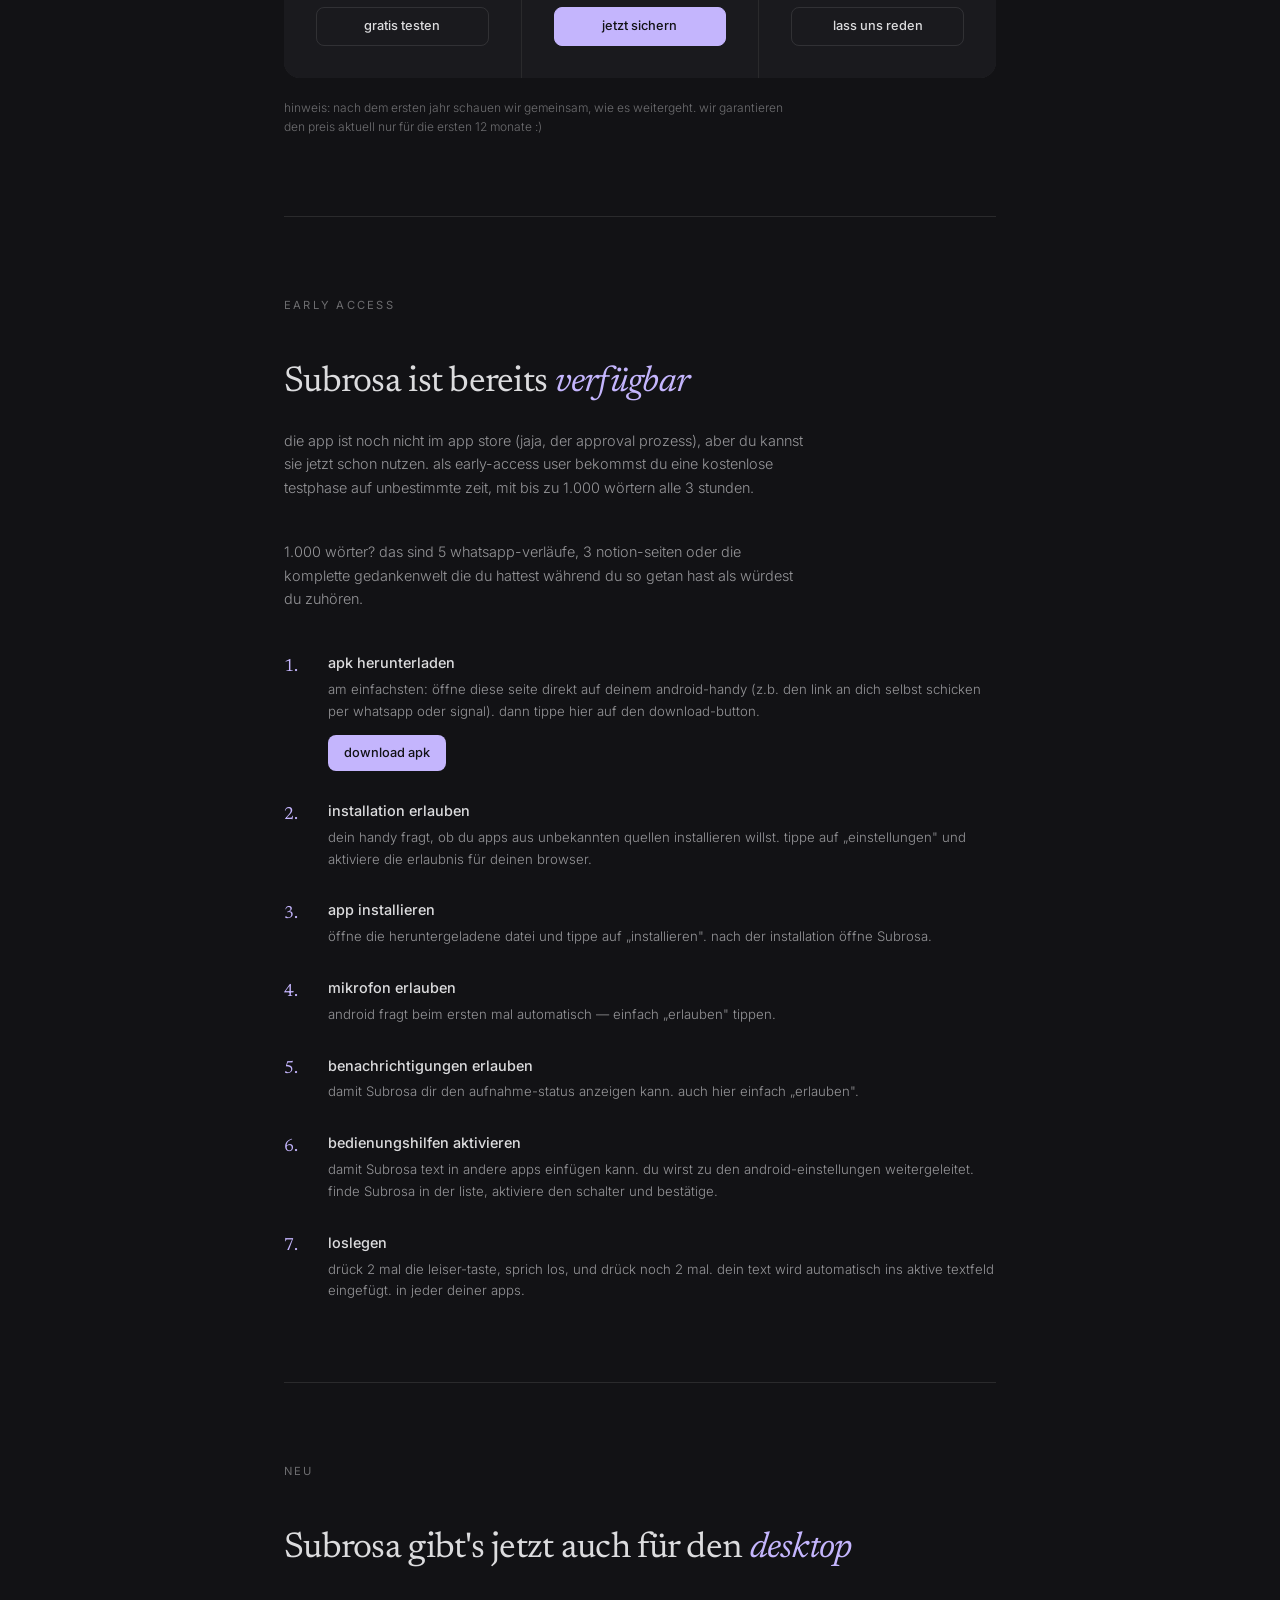
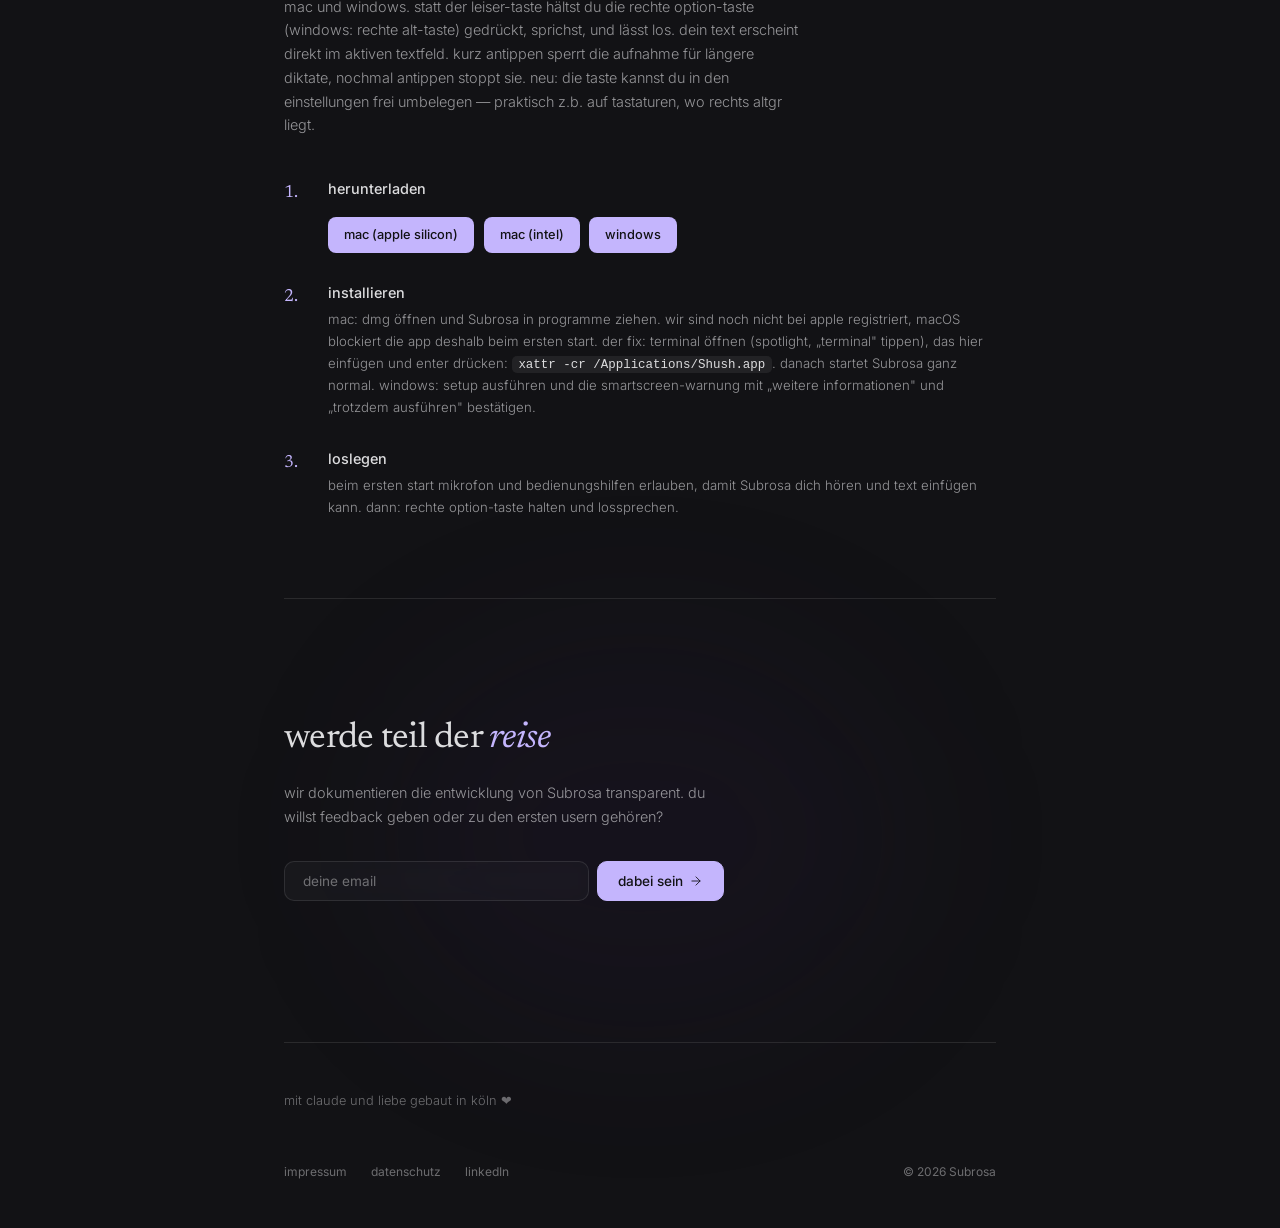
==== commit 2d575862: "Point the site at subrosa-voice.de" ====
--- a/index.html
+++ b/index.html
@@ -9,7 +9,7 @@
     \____/  \___/ \____/ \_| \_| \___/ \____/ \_| |_/
 
     deine stimme, dein text.
-    https://leonbubova.github.io/subrosa-landingpage
+    https://subrosa-voice.de
 
     neugierig? du liest den quellcode.
     das gefällt uns. 🤫
@@ -21,18 +21,18 @@
   <meta name="viewport" content="width=device-width, initial-scale=1.0">
   <title>Subrosa. deine stimme, dein text &lt;3</title>
   <meta name="description" content="Subrosa nimmt auf, was du sagst, und macht daraus fertigen text. direkt in deine lieblings apps.">
-  <link rel="canonical" href="https://leonbubova.github.io/subrosa-landingpage">
+  <link rel="canonical" href="https://subrosa-voice.de">
   <meta name="theme-color" content="#121215">
   <meta property="og:title" content="Subrosa. deine stimme, dein text">
   <meta property="og:description" content="Subrosa nimmt auf, was du sagst, und macht daraus fertigen text. direkt in deine lieblings apps.">
   <meta property="og:type" content="website">
-  <meta property="og:url" content="https://leonbubova.github.io/subrosa-landingpage">
+  <meta property="og:url" content="https://subrosa-voice.de">
   <meta property="og:locale" content="de_DE">
-  <meta property="og:image" content="https://leonbubova.github.io/subrosa-landingpage/og-image.png">
+  <meta property="og:image" content="https://subrosa-voice.de/og-image.png">
   <meta property="og:image:width" content="1200">
   <meta property="og:image:height" content="630">
   <meta name="twitter:card" content="summary_large_image">
-  <meta name="twitter:image" content="https://leonbubova.github.io/subrosa-landingpage/og-image.png">
+  <meta name="twitter:image" content="https://subrosa-voice.de/og-image.png">
   <link rel="icon" type="image/svg+xml" href="favicon.svg">
   <link rel="preload" href="fonts/inter-var-latin.woff2" as="font" type="font/woff2" crossorigin>
   <link rel="preload" href="fonts/newsreader-var-normal-latin.woff2" as="font" type="font/woff2" crossorigin>
--- a/styles.css
+++ b/styles.css
@@ -105,7 +105,7 @@
 }
 .nav-logo {
   font-size: 0.85rem; font-weight: 500; color: var(--text-3);
-  text-decoration: none; letter-spacing: 0.04em; text-transform: lowercase;
+  text-decoration: none; letter-spacing: 0.04em;
 }
 .nav-logo:hover { color: var(--text-2); }
 .nav-links {
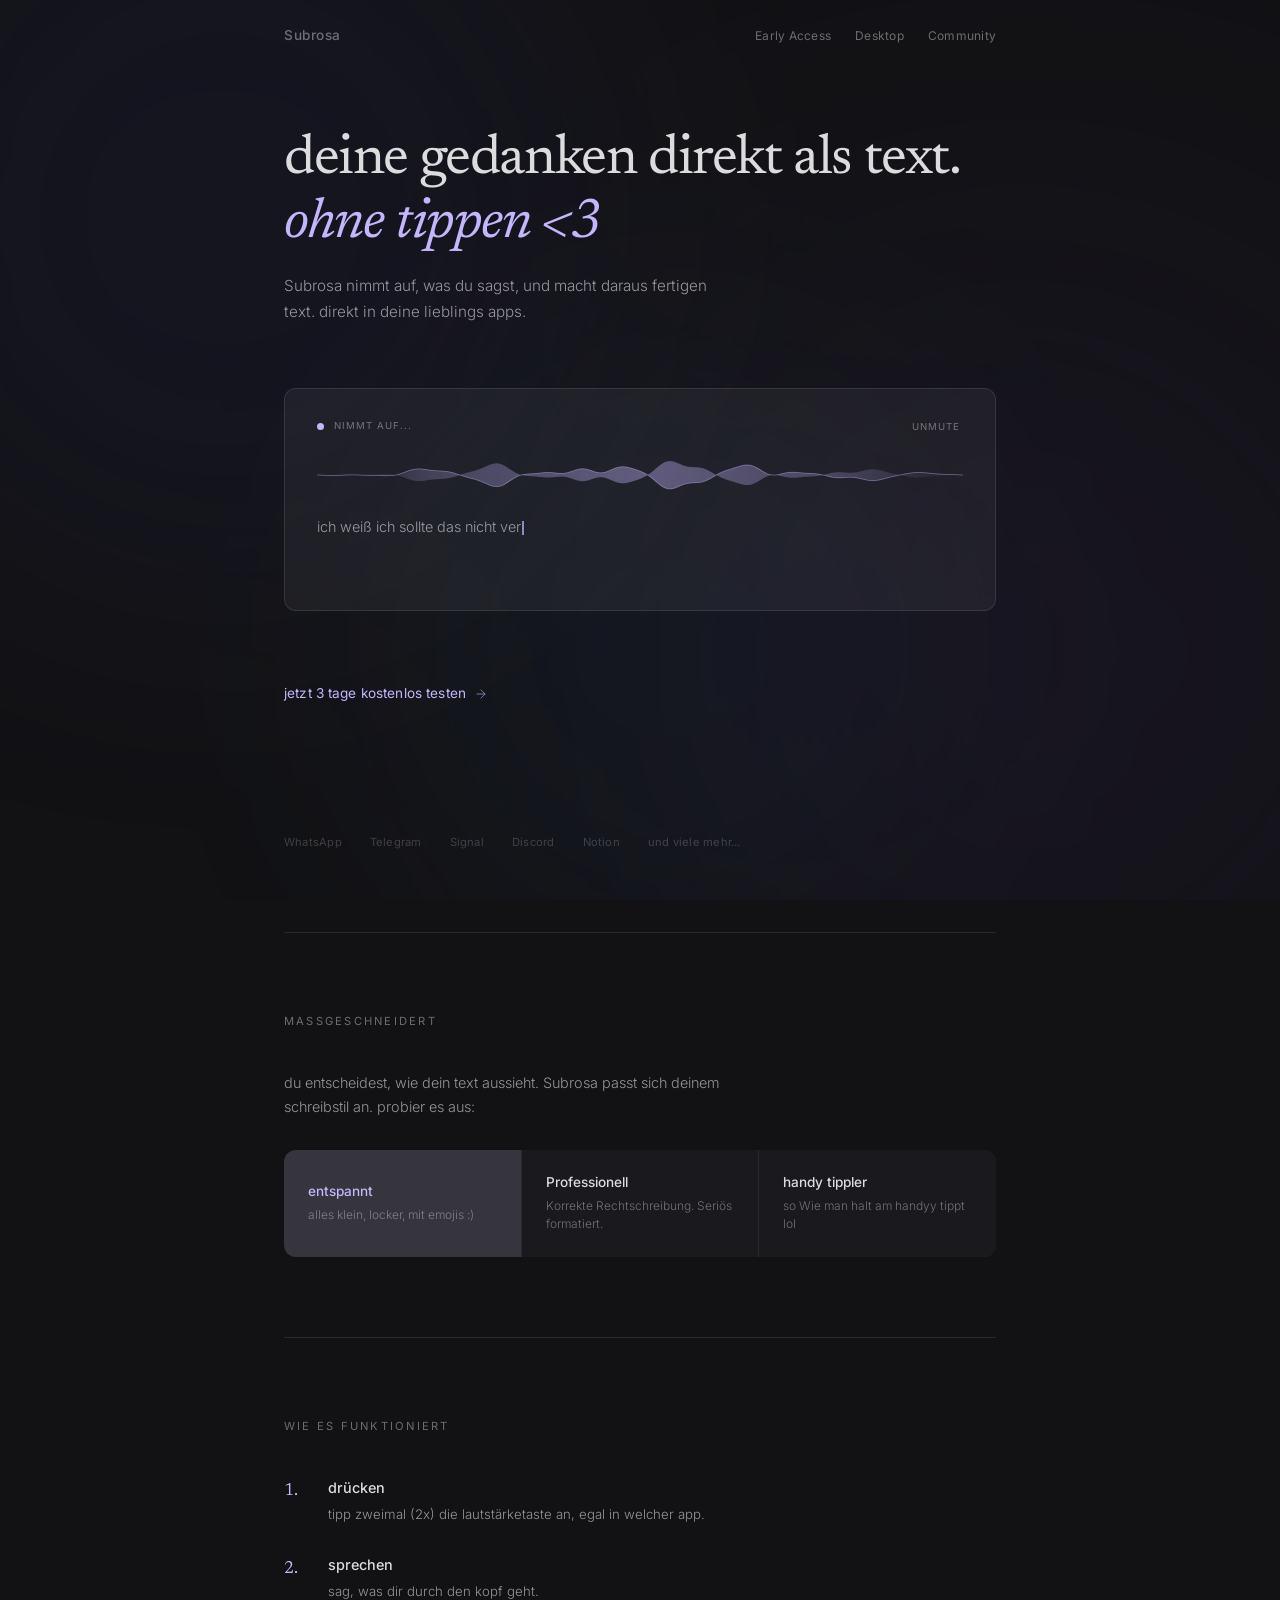
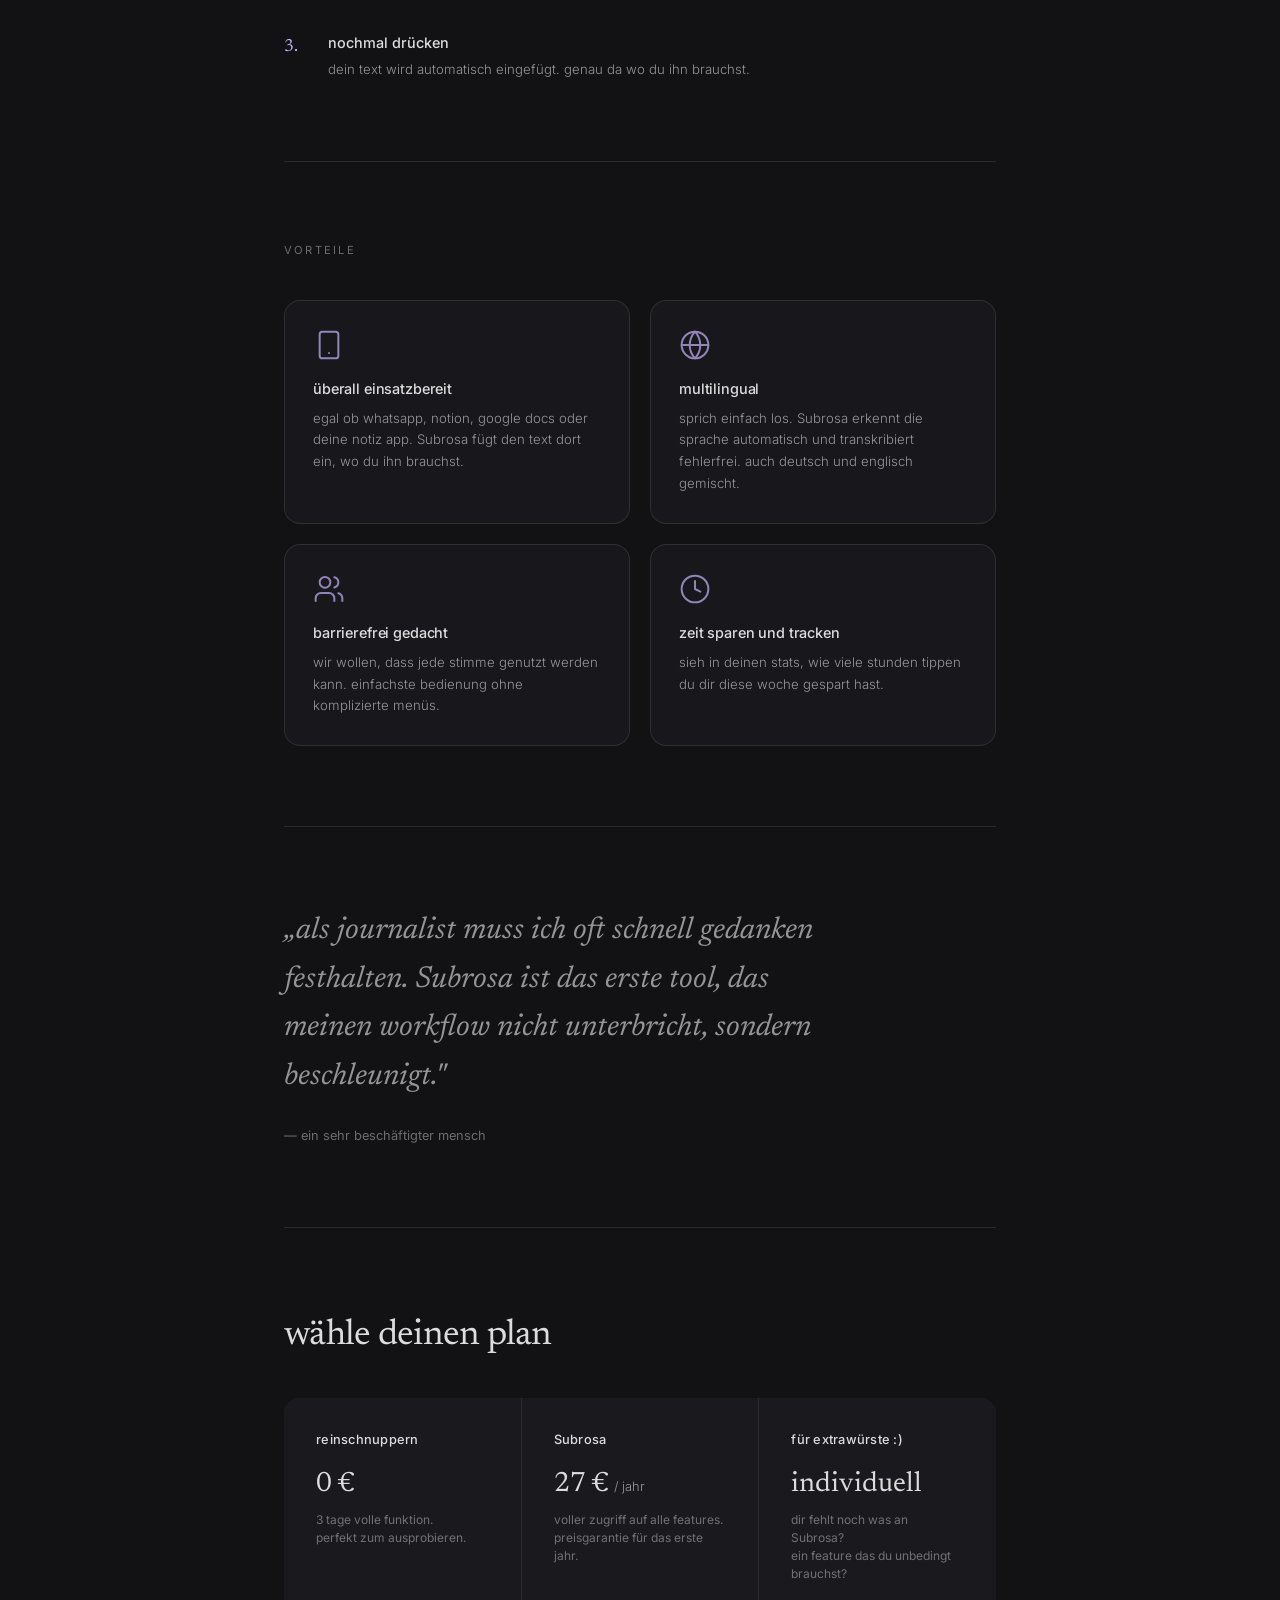
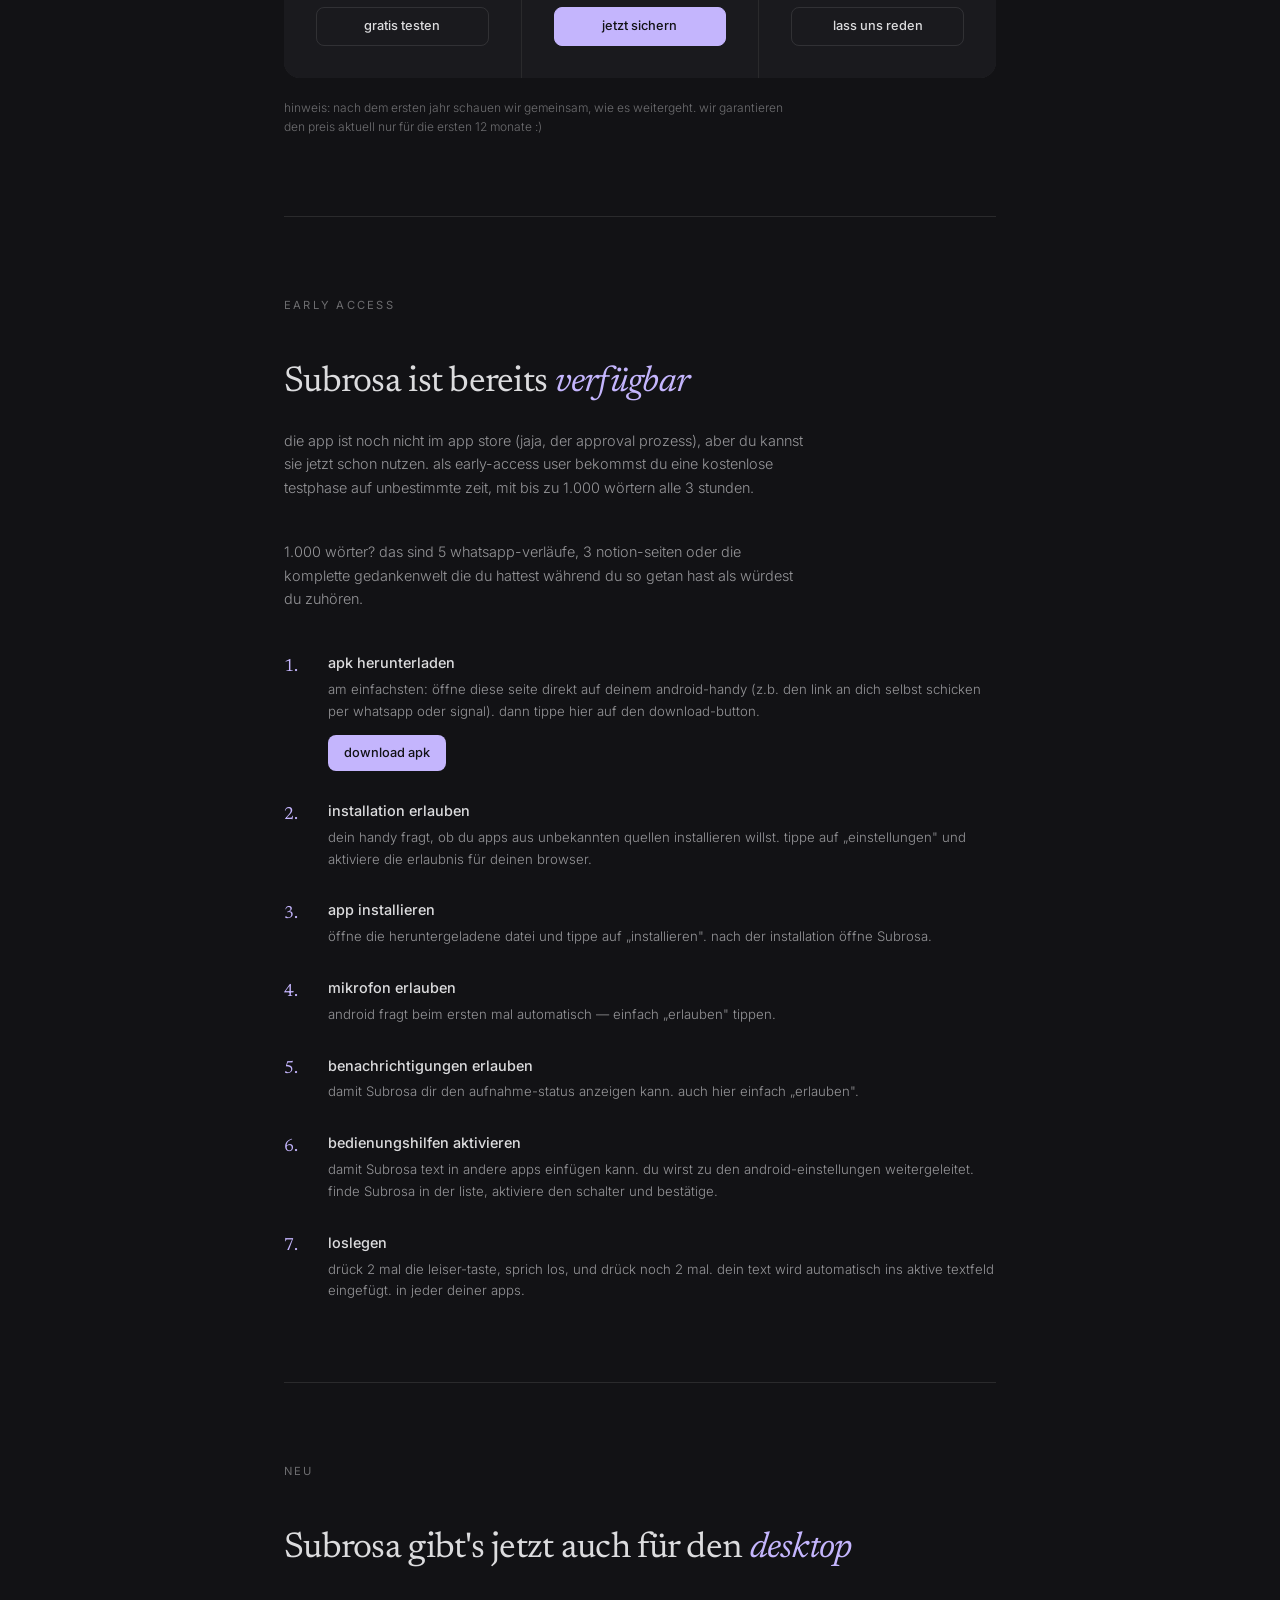
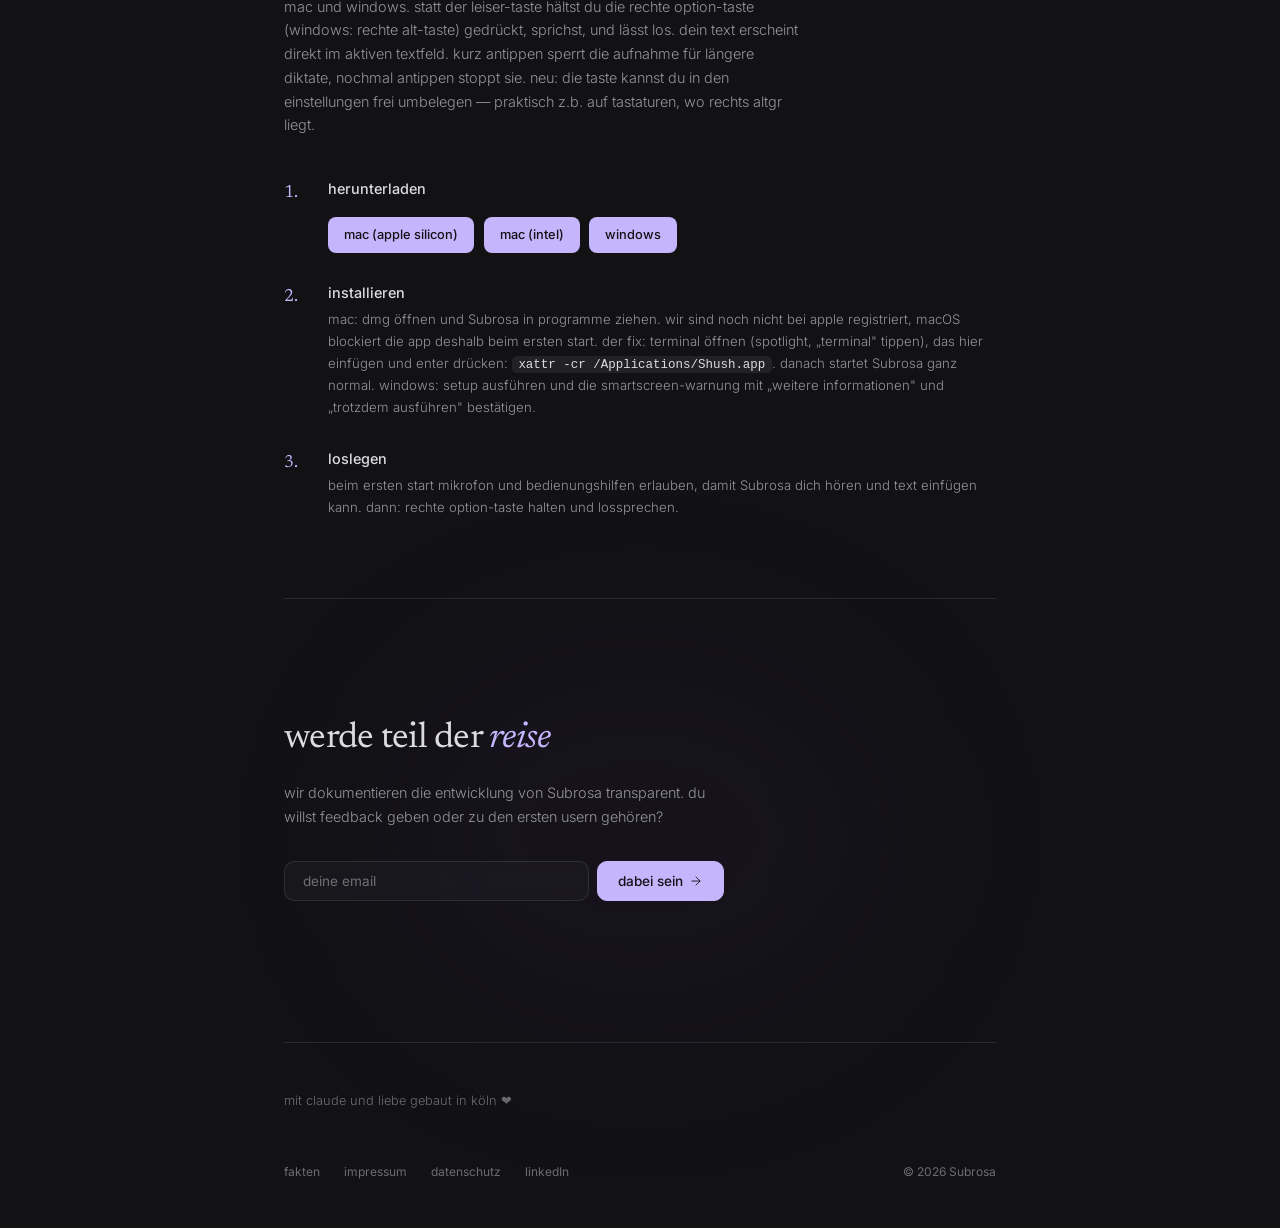
==== commit fa9d4d7d: "Faktenseiten und Partials ergänzt Header und Footer unter Partials angelegt und in die anderen HTML " ====
--- a/index.html
+++ b/index.html
@@ -53,17 +53,7 @@
     <div class="blob blob-3"></div>
   </div>
 
-  <nav>
-    <div class="nav-inner">
-      <a href="#" class="nav-logo" data-edit>Subrosa</a>
-      <div class="nav-links">
-        <a href="#download">Early Access</a>
-        <a href="#desktop">Desktop</a>
-        <a href="#join">Community</a>
-        <a href="#" id="editToggle" style="display:none">Edit</a>
-      </div>
-    </div>
-  </nav>
+<div data-include="header"><a class="site-component-fallback" href="/">Subrosa</a></div>
 
   <div class="container">
 
@@ -330,30 +320,13 @@
       </form>
     </section>
 
-    <footer>
-      <div class="footer-top">
-        <span>mit claude und liebe gebaut in köln ❤️</span>
-        <span class="hidden-message">du hast das geheimnis gefunden. 🤫</span>
-      </div>
-      <div class="footer-bottom">
-        <div class="footer-links">
-          <a href="#" data-legal="impressum">impressum</a>
-          <a href="#" data-legal="datenschutz">datenschutz</a>
-          <a class="li-link" data-li="leonbubova">linkedIn</a>
-        </div>
-        <span class="footer-copy">© <script>document.write(new Date().getFullYear())</script> Subrosa</span>
-      </div>
-    </footer>
+<div data-include="footer"><a class="site-component-fallback" href="/fakten/">fakten</a></div>
 
   </div>
 
-  <div class="legal-overlay" id="legalOverlay">
-    <div class="legal-modal">
-      <button class="legal-close" id="legalClose">&times;</button>
-      <div id="legalContent"></div>
-    </div>
-  </div>
-
-  <script src="script.js"></script>
+
+
+  <script src="/site.js"></script>
+  <script src="/script.js"></script>
 </body>
 </html>
--- a/styles.css
+++ b/styles.css
@@ -619,3 +619,131 @@
   .fade-in { opacity: 1; filter: none; transform: none; }
   .blob { animation: none; }
 }
+
+/* =====================================================================
+   NEW: Shared page components (site-*) — facts rollout, 2026-09-05
+   Existing styles above this marker are unchanged.
+   ===================================================================== */
+.site-footer-links { flex-wrap: wrap; gap: 0.75rem 1.5rem; }
+.site-component-fallback {
+  display: inline-block; padding: 0.75rem 0;
+  color: var(--accent); font-size: 0.8rem; text-underline-offset: 4px;
+}
+.site-skip-link {
+  position: fixed; top: 0.75rem; left: 1rem; z-index: 400;
+  padding: 0.6rem 1rem; background: var(--surface); color: var(--accent);
+  border: 1px solid var(--accent); border-radius: 8px;
+  transform: translateY(-200%);
+}
+.site-skip-link:focus { transform: translateY(0); }
+.site-error-main { min-height: 75vh; padding-top: 10rem; padding-bottom: 5rem; }
+.site-error-main h1 {
+  font-family: var(--serif); font-size: clamp(2rem, 5vw, 3rem); font-weight: 400;
+}
+.site-error-main h1 em { color: var(--accent); }
+.site-error-main p { margin: 1rem 0 2rem; color: var(--text-2); }
+.site-error-page > .container { width: 100%; }
+
+/* =====================================================================
+   NEW: Facts overview (/fakten/) — all new classes use facts-*.
+   ===================================================================== */
+.facts-main { padding-top: 9rem; }
+.facts-hero { padding-bottom: 2.5rem; }
+.facts-eyebrow {
+  margin-bottom: 0.9rem; color: var(--accent); font-size: 0.68rem;
+  font-weight: 500; letter-spacing: 0.12em; text-transform: uppercase;
+}
+.facts-hero h1 {
+  font-family: var(--serif); font-size: clamp(2.8rem, 7vw, 4.5rem);
+  line-height: 1.08; font-weight: 400; letter-spacing: -0.035em;
+  margin-bottom: 1.5rem;
+}
+.facts-hero h1 em, .facts-section h2 em, .facts-outro h2 em { color: var(--accent); }
+.facts-intro, .facts-section-intro, .facts-outro > p:not(.facts-eyebrow) {
+  max-width: 600px; font-size: 0.95rem; font-weight: 300; color: var(--text-2);
+}
+.facts-meta { margin-top: 1.5rem; font-size: 0.72rem; color: var(--text-2); }
+.facts-index {
+  display: grid; grid-template-columns: repeat(3, minmax(0, 1fr));
+  border-block: 1px solid var(--border); margin-bottom: 0.5rem;
+}
+.facts-index a {
+  display: flex; align-items: center; gap: 0.7rem; padding: 1.2rem 0.85rem;
+  text-decoration: none; color: var(--text); font-size: 0.8rem;
+  transition: background 0.2s;
+}
+.facts-index a + a { border-left: 1px solid var(--border); }
+.facts-index a:hover { background: var(--accent-dim); }
+.facts-index a span { color: var(--accent); font-size: 0.7rem; }
+.facts-index a span:last-child { margin-left: auto; }
+.facts-section { padding: 4rem 0; scroll-margin-top: 1.5rem; }
+.facts-section + .facts-section { border-top: 1px solid var(--border); }
+.facts-section h2, .facts-outro h2 {
+  font-family: var(--serif); font-size: clamp(2rem, 5vw, 3rem); line-height: 1.15;
+  font-weight: 400; letter-spacing: -0.025em; margin-bottom: 1rem;
+}
+.facts-section-intro { margin-bottom: 2rem; }
+.facts-card { padding: 1.75rem; border-radius: 14px; min-width: 0; scroll-margin-top: 5rem; }
+.facts-card h3 { font-size: 1.1rem; font-weight: 500; margin-bottom: 0.65rem; }
+.facts-card > p:not(.facts-eyebrow) { font-size: 0.85rem; color: var(--text-2); }
+.facts-data { margin-top: 1.5rem; font-size: 0.8rem; }
+.facts-data > div {
+  display: grid; grid-template-columns: 135px minmax(0, 1fr); gap: 1rem;
+  border-top: 1px solid var(--border); padding: 0.85rem 0;
+}
+.facts-data dt { color: var(--text-2); font-weight: 400; }
+.facts-data dd { overflow-wrap: anywhere; }
+.facts-data a, .facts-link { color: var(--accent); text-underline-offset: 4px; }
+.facts-data a:hover, .facts-link:hover { color: var(--text); }
+.facts-link { display: inline-block; font-size: 0.8rem; margin-top: 1.25rem; }
+.facts-actions { display: flex; flex-wrap: wrap; gap: 0 1.5rem; }
+.facts-grid { display: grid; grid-template-columns: repeat(2, minmax(0, 1fr)); gap: 1rem; }
+.facts-grid .facts-card { padding: 1.5rem; }
+.facts-data-stacked > div { grid-template-columns: 1fr; gap: 0.25rem; }
+.facts-data-stacked dt { font-size: 0.7rem; }
+.facts-outro { padding: 3.5rem 0 4.5rem; border-top: 1px solid var(--border); }
+.facts-outro .hero-cta { margin-top: 1.5rem; }
+.facts-page a:focus-visible, .site-error-page a:focus-visible {
+  outline: 2px solid var(--accent); outline-offset: 5px; border-radius: 3px;
+}
+@media (max-width: 600px) {
+  .facts-main { padding-top: 7rem; }
+  .facts-grid { grid-template-columns: 1fr; }
+  .facts-index { grid-template-columns: 1fr; }
+  .facts-index a { padding-inline: 0.5rem; }
+  .facts-index a + a { border-left: 0; border-top: 1px solid var(--border); }
+  .facts-card { padding: 1.25rem; }
+  .facts-data > div { grid-template-columns: 1fr; gap: 0.25rem; }
+  .facts-section { padding: 3rem 0; }
+  .facts-page nav, .site-error-page nav { transform: none; }
+}
+/* END NEW: shared components and facts overview */
+
+/* =====================================================================
+   NEW: Solution cases (/fakten/loesungsfaelle/) — classes use case-*.
+   ===================================================================== */
+.case-index { grid-template-columns: repeat(2, minmax(0, 1fr)); }
+.case-index a:nth-child(odd) { border-left: 0; }
+.case-index a:nth-child(n+3) { border-top: 1px solid var(--border); }
+.case-breadcrumb {
+  display: flex; flex-wrap: wrap; gap: 0.4rem 0.65rem; margin-bottom: 2rem;
+  color: var(--text-2); font-size: 0.72rem;
+}
+.case-breadcrumb a { color: var(--accent); text-underline-offset: 4px; }
+.case-examples { display: grid; gap: 1.5rem; }
+.case-steps { list-style: none; counter-reset: case-step; margin-bottom: 2rem; }
+.case-steps li {
+  counter-increment: case-step; position: relative;
+  padding: 0 0 1.75rem 2.75rem;
+}
+.case-steps li::before {
+  content: counter(case-step) "."; position: absolute; left: 0; top: -0.2rem;
+  font-family: var(--serif); font-size: 1.75rem; color: var(--accent);
+}
+.case-steps h3 { font-size: 1rem; font-weight: 500; margin-bottom: 0.5rem; }
+.case-steps p { color: var(--text-2); font-size: 0.85rem; }
+.case-note { margin-top: 1.25rem; padding-top: 1.25rem; border-top: 1px solid var(--border); }
+@media (max-width: 600px) {
+  .case-index { grid-template-columns: 1fr; }
+}
+/* END NEW: solution cases */
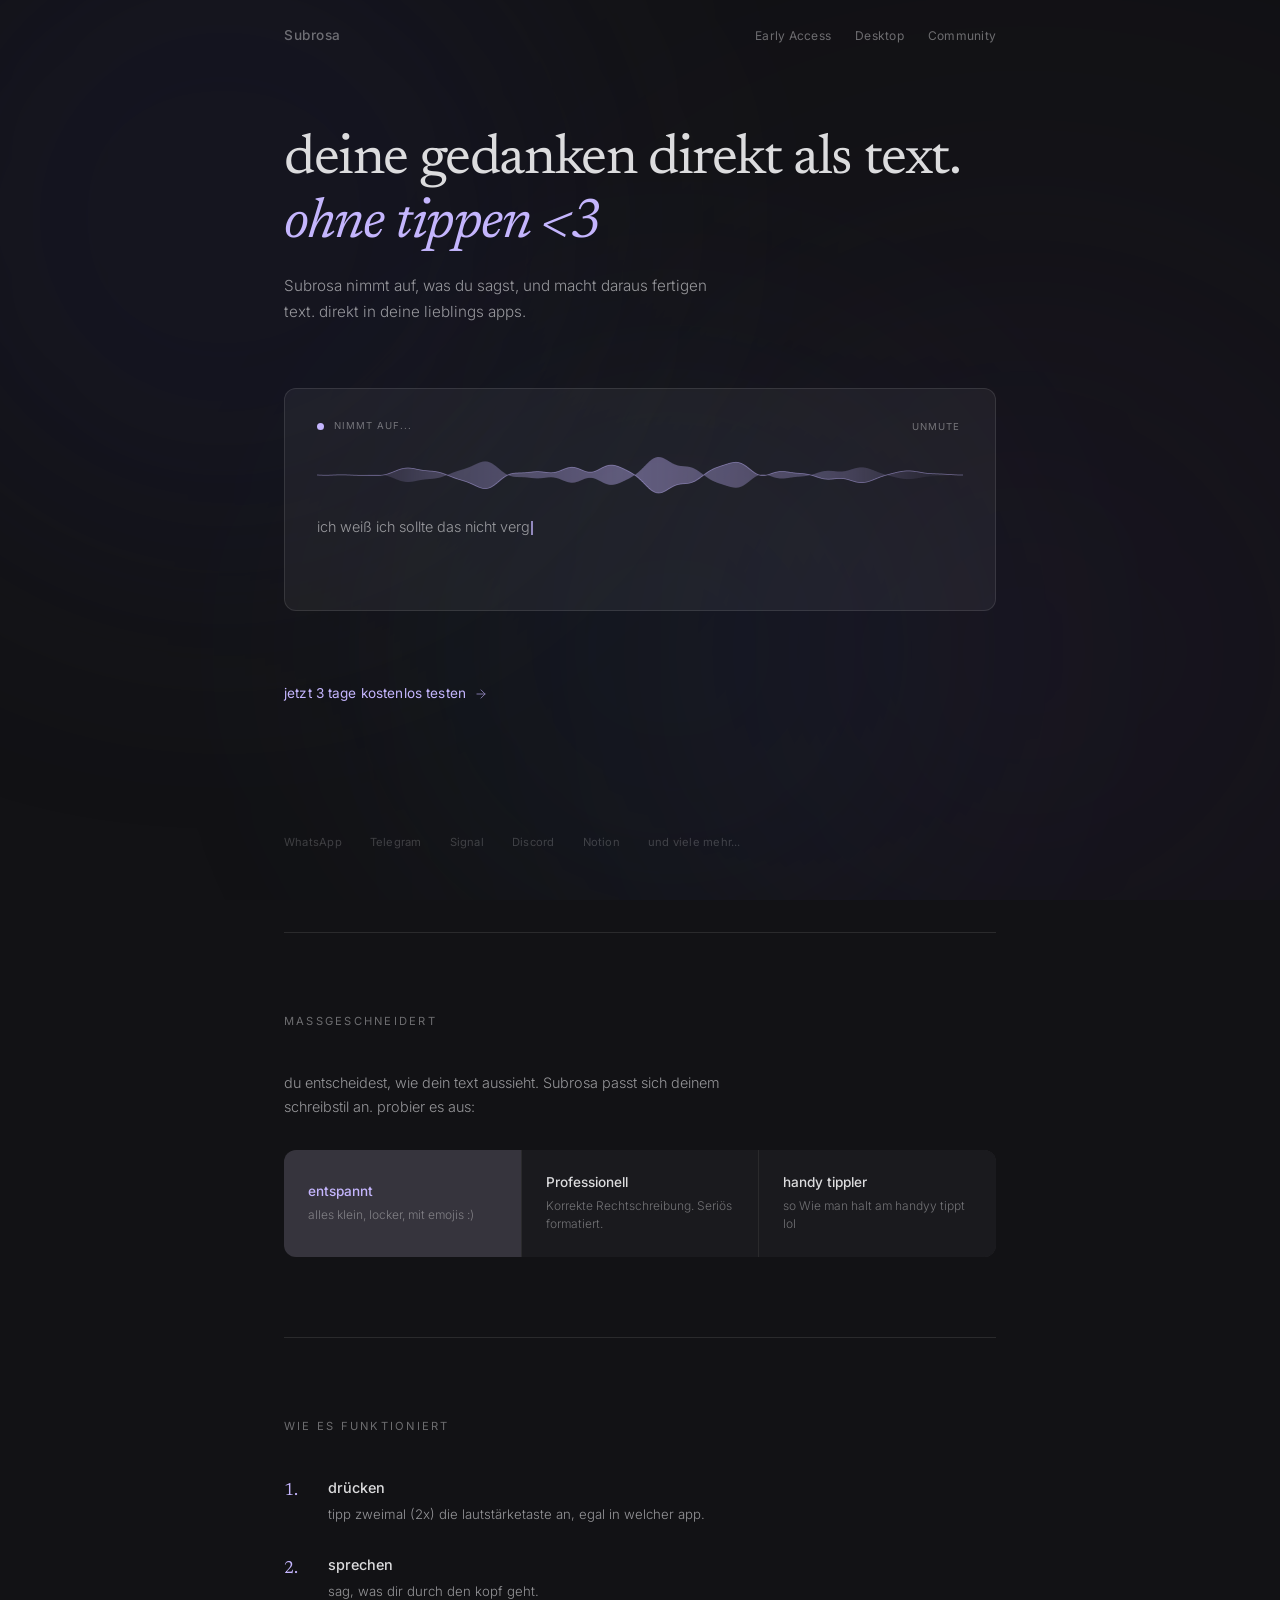
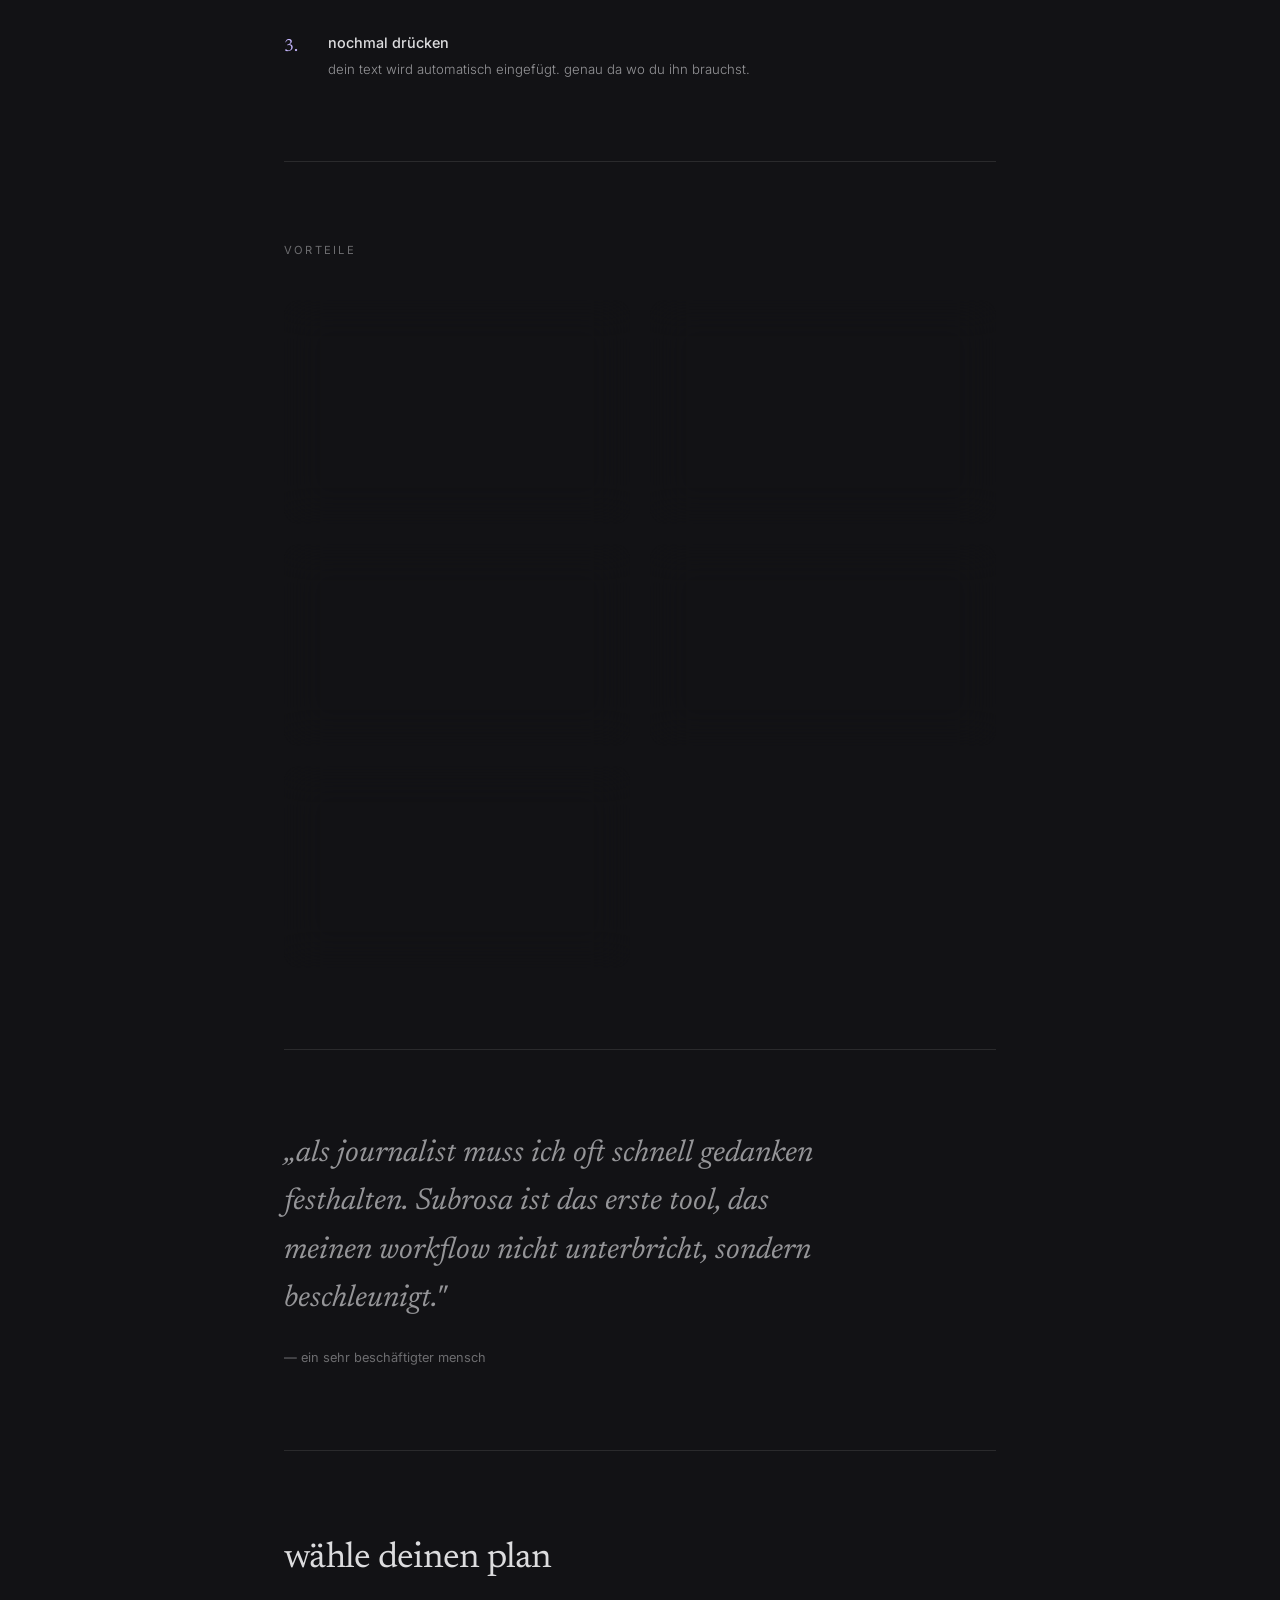
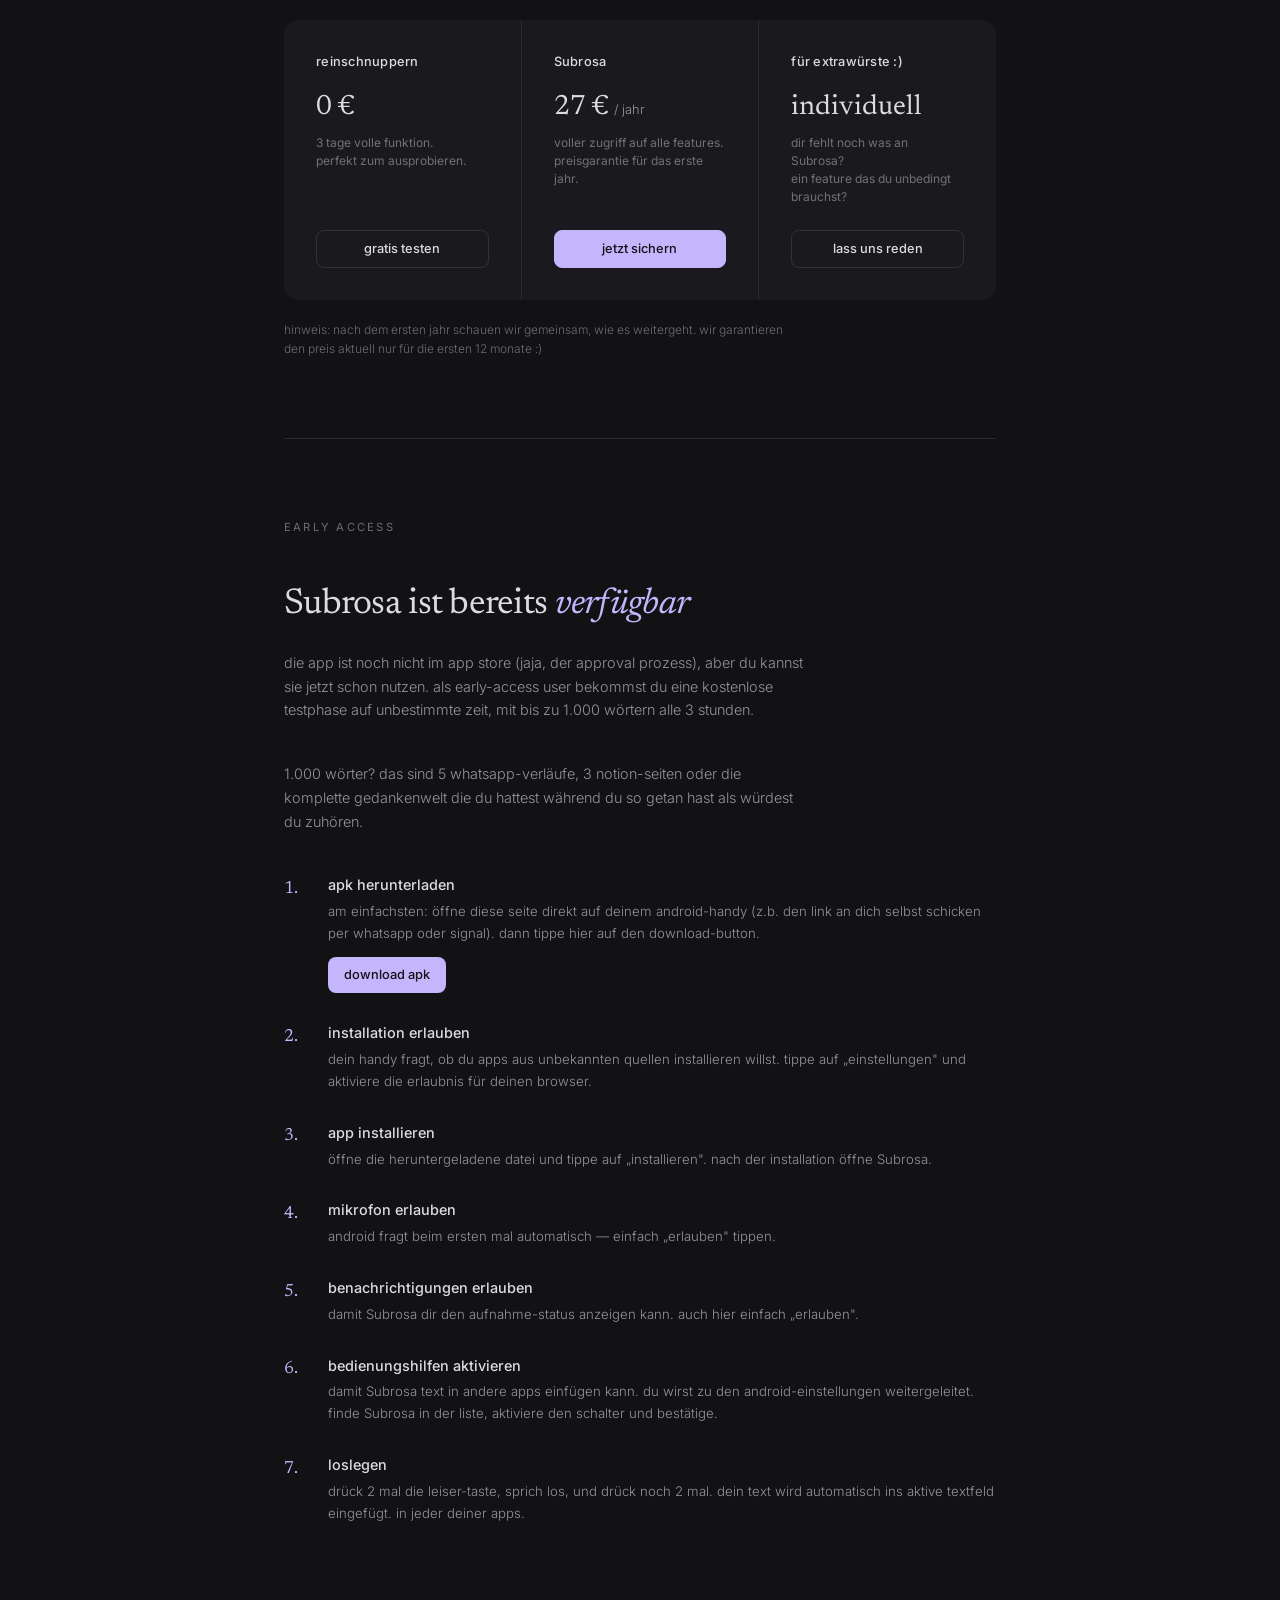
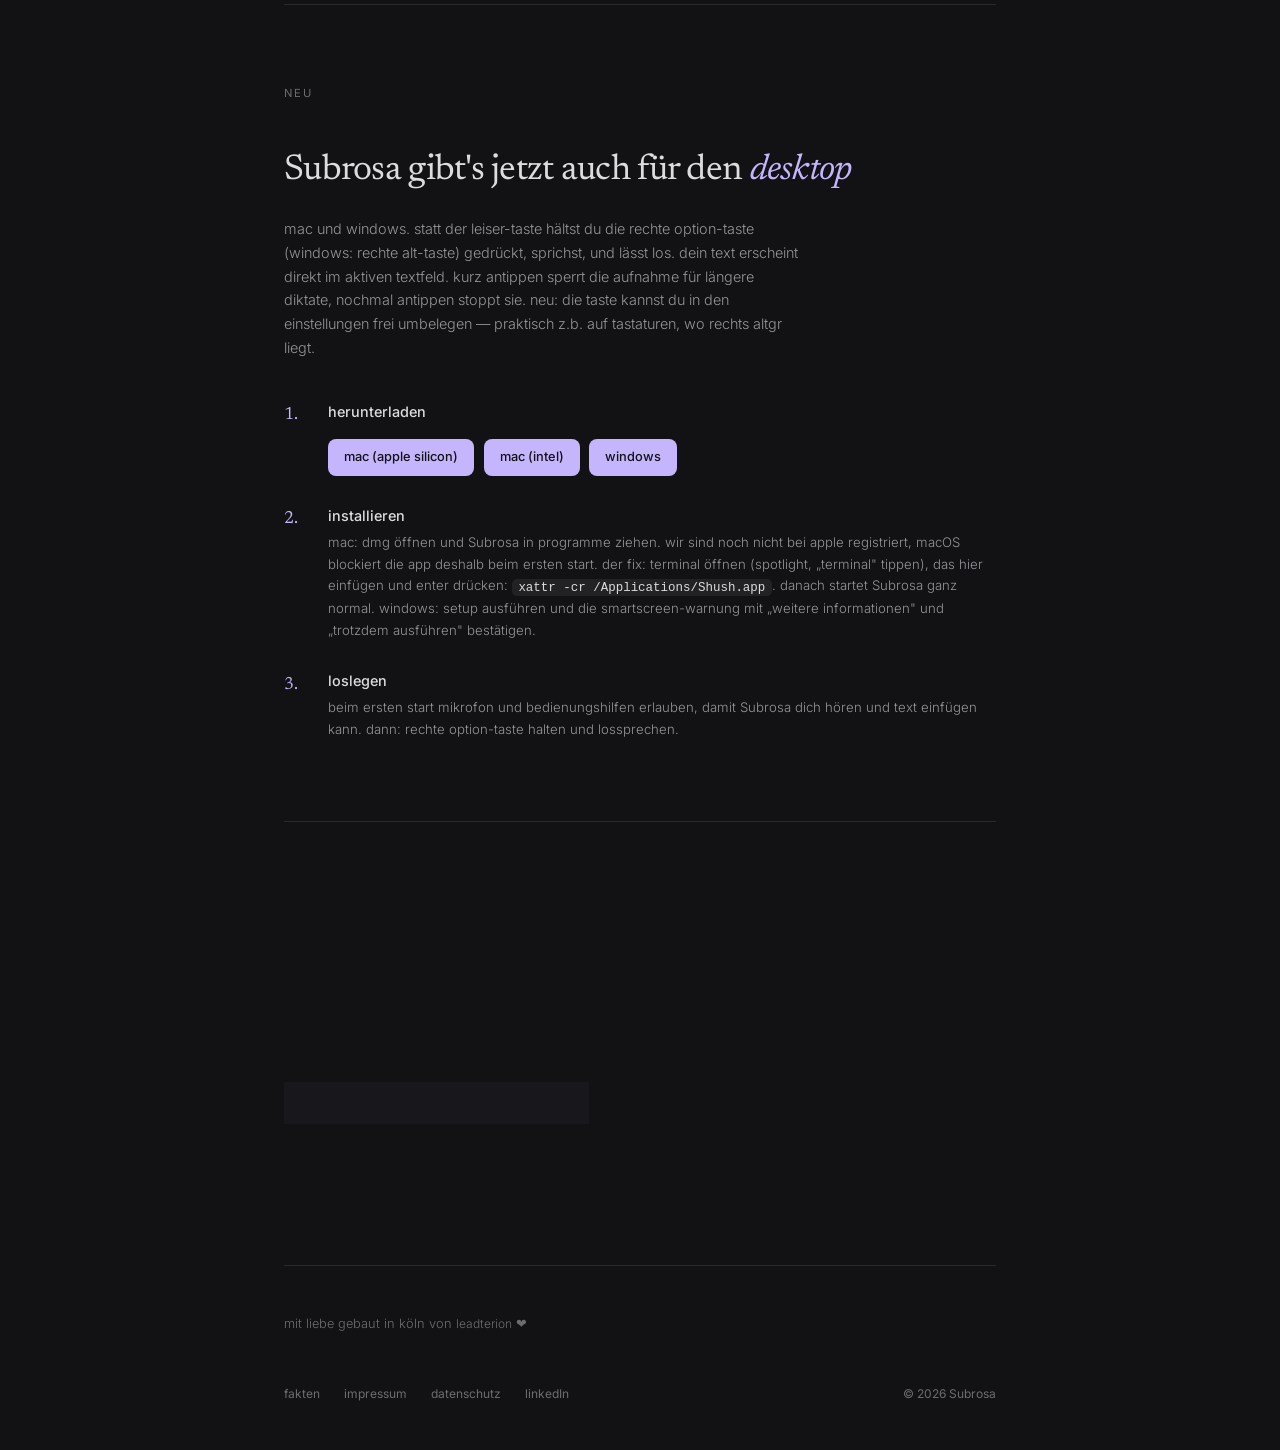
==== commit 66110e8a: "Add local speech processing feature and Leadterion footer link - Landing page: fifth feature card fo" ====
--- a/index.html
+++ b/index.html
@@ -169,6 +169,13 @@
           <h3 data-key="feat4h">zeit sparen und tracken</h3>
           <p data-key="feat4p">sieh in deinen stats, wie viele stunden tippen du dir diese woche gespart hast.</p>
         </div>
+        <div class="feature-card glass fade-in delay-3">
+          <div class="feature-icon">
+            <svg xmlns="http://www.w3.org/2000/svg" viewBox="0 0 24 24" fill="none" stroke="currentColor" stroke-width="1.5" stroke-linecap="round" stroke-linejoin="round"><rect x="3" y="11" width="18" height="11" rx="2" ry="2"/><path d="M7 11V7a5 5 0 0 1 10 0v4"/></svg>
+          </div>
+          <h3 data-key="feat5h">lokal verarbeitet</h3>
+          <p data-key="feat5p">deine stimme bleibt auf deinem gerät. die sprache wird lokal in text verwandelt, aufnahmen gehen an keinen server.</p>
+        </div>
       </div>
     </section>
 
